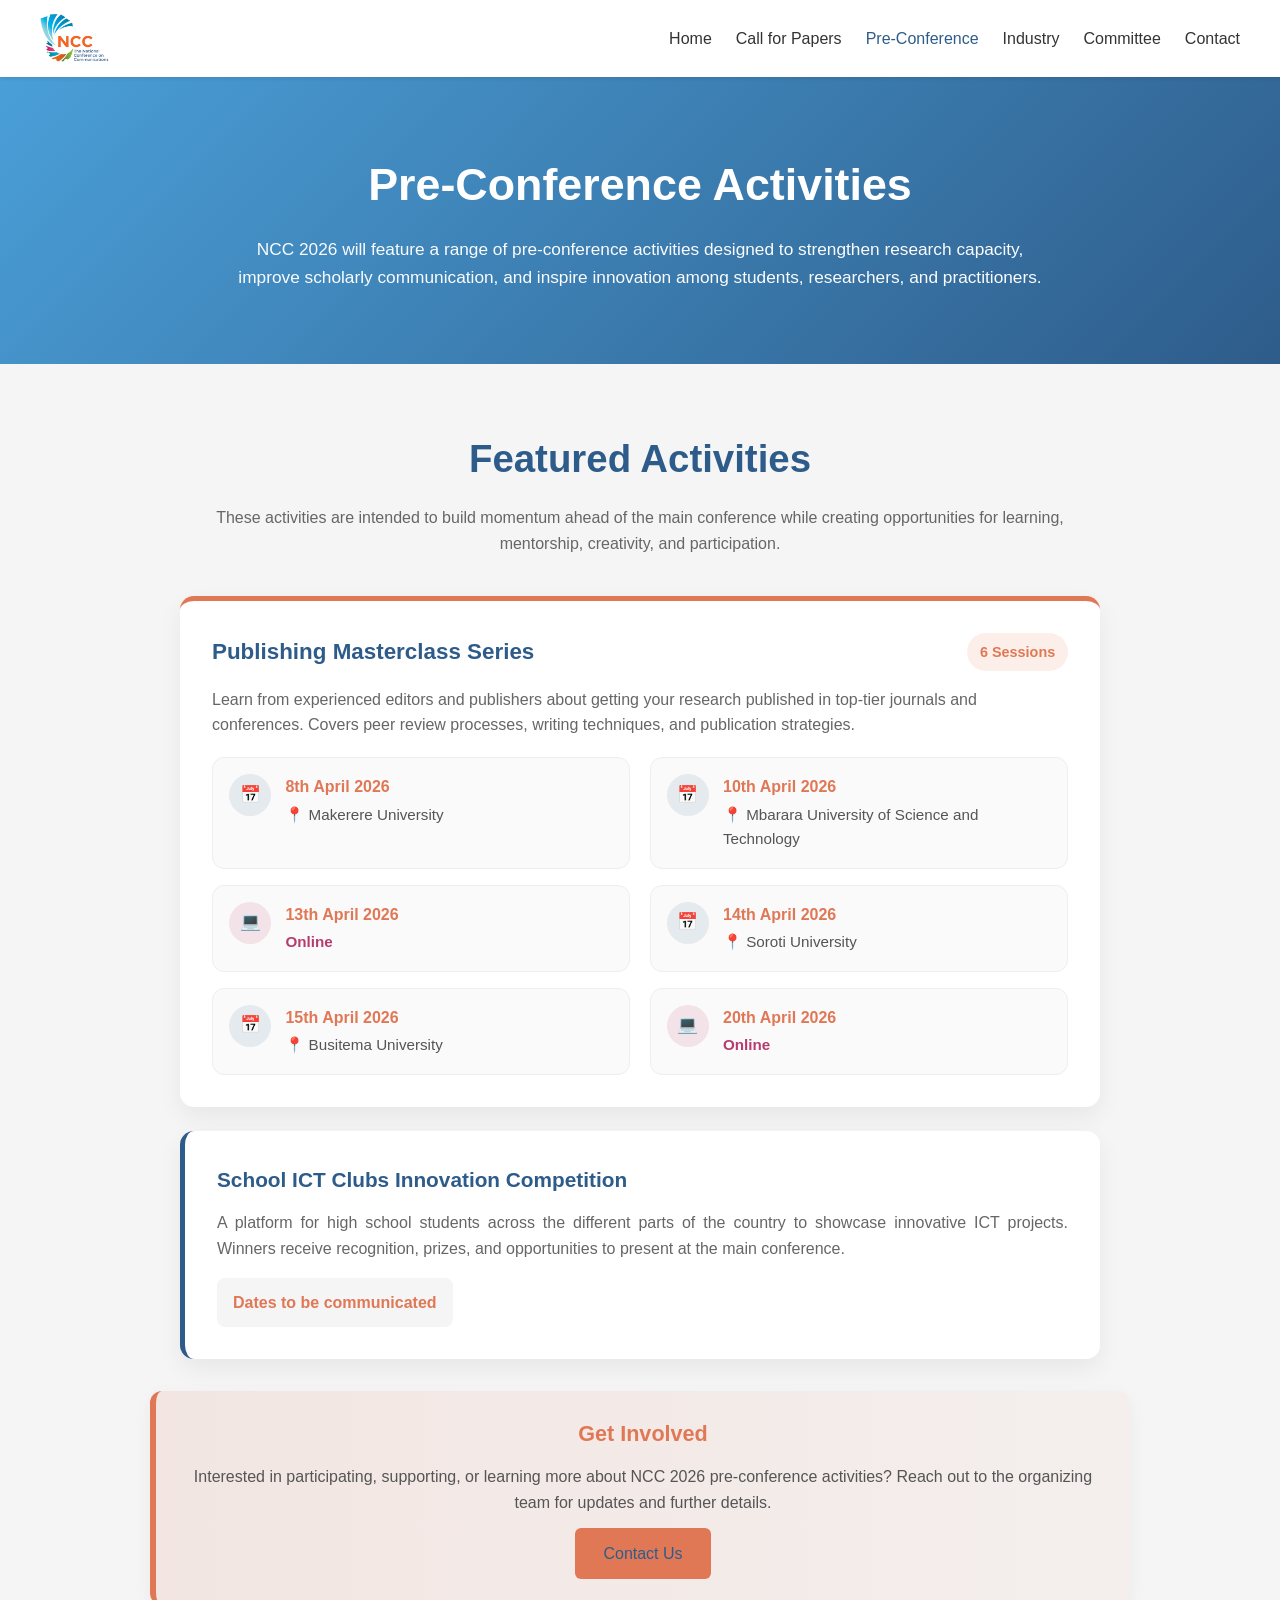
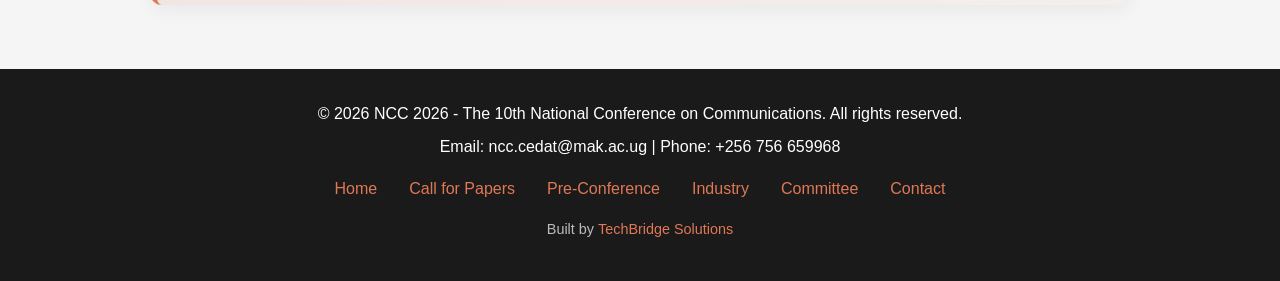
==== activities.html @ b8188d02 "added images to the committee" ====
<!DOCTYPE html>
<html lang="en">
<head>
    <meta charset="UTF-8">
    <meta name="viewport" content="width=device-width, initial-scale=1.0">
    <title>NCC 2026 | Pre-Conference Activities</title>
    <link rel="icon" type="image/png" href="images/ncc-logo.png">
    <link rel="stylesheet" href="style.css">
</head>
<body>
    <!-- Navigation -->
    <nav>
        <div class="nav-wrap">
            <a href="index.html" class="brand">
                <img src="images/ncc-logo.png" alt="NCC logo" class="nav-logo">
            </a>

            <button class="menu-toggle" aria-label="Toggle menu" aria-expanded="false">
                ☰
            </button>

            <ul class="nav-menu">
                <li><a href="index.html">Home</a></li>
                <li><a href="call-for-papers.html">Call for Papers</a></li>
                <li><a href="activities.html" class="active">Pre-Conference</a></li>
                <li><a href="industry.html">Industry</a></li>
                <li><a href="committee.html">Committee</a></li>
                <li><a href="contact.html">Contact</a></li>
            </ul>
        </div>
    </nav>

    <!-- Page Hero -->
    <section class="page-hero">
        <div class="container">
            <h1>Pre-Conference Activities</h1>
            <p>
                NCC 2026 will feature a range of pre-conference activities designed to strengthen research capacity, improve scholarly communication, and inspire innovation among students, researchers, and practitioners.
            </p>
        </div>
    </section>

    <!-- Activities -->
    <section class="activities-page">
        <div class="container">
            <h2>Featured Activities</h2>
            <p class="section-intro">
                These activities are intended to build momentum ahead of the main conference while creating opportunities for learning, mentorship, creativity, and participation.
            </p>

            <div class="activities-stack">
                <!-- Publishing Masterclasses -->
                <div class="activity-card masterclass-card">
                    <div class="masterclass-header">
                        <h3>Publishing Masterclass Series</h3>
                        <span class="masterclass-badge">6 Sessions</span>
                    </div>

                    <p class="masterclass-description">
                        Learn from experienced editors and publishers about getting your research published in top-tier journals and conferences. Covers peer review processes, writing techniques, and publication strategies.
                    </p>

                    <div class="masterclass-grid">
                        <div class="mc-item">
                            <div class="mc-icon">📅</div>
                            <div class="mc-body">
                                <p class="mc-date">8th April 2026</p>
                                <p class="mc-venue">📍 Makerere University</p>
                            </div>
                        </div>

                        <div class="mc-item">
                            <div class="mc-icon">📅</div>
                            <div class="mc-body">
                                <p class="mc-date">10th April 2026</p>
                                <p class="mc-venue">📍 Mbarara University of Science and Technology</p>
                            </div>
                        </div>

                        <div class="mc-item">
                            <div class="mc-icon online-icon">💻</div>
                            <div class="mc-body">
                                <p class="mc-date">13th April 2026</p>
                                <p class="mc-venue online">Online</p>
                            </div>
                        </div>

                        <div class="mc-item">
                            <div class="mc-icon">📅</div>
                            <div class="mc-body">
                                <p class="mc-date">14th April 2026</p>
                                <p class="mc-venue">📍 Soroti University</p>
                            </div>
                        </div>

                        <div class="mc-item">
                            <div class="mc-icon">📅</div>
                            <div class="mc-body">
                                <p class="mc-date">15th April 2026</p>
                                <p class="mc-venue">📍 Busitema University</p>
                            </div>
                        </div>

                        <div class="mc-item">
                            <div class="mc-icon online-icon">💻</div>
                            <div class="mc-body">
                                <p class="mc-date">20th April 2026</p>
                                <p class="mc-venue online">Online</p>
                            </div>
                        </div>
                    </div>
                </div>

                <!-- School ICT Clubs Innovation Competition -->
                <div class="activity-card featured-activity-card" id="student-competition">
                    <h3>School ICT Clubs Innovation Competition</h3>
                    <p>
                        A platform for high school students across the different parts of the country to showcase innovative ICT projects. Winners receive recognition, prizes, and opportunities to present at the main conference.
                    </p>
                    <div class="activity-dates">Dates to be communicated</div>
                </div>
            </div>

            <div class="cta-box">
                <h3>Get Involved</h3>
                <p>
                    Interested in participating, supporting, or learning more about NCC 2026 pre-conference activities? Reach out to the organizing team for updates and further details.
                </p>
                <a href="contact.html" class="btn btn-primary">Contact Us</a>
            </div>
        </div>
    </section>

    <!-- Footer -->
    <footer>
    <div class="container">
        <p>&copy; 2026 NCC 2026 - The 10th National Conference on Communications. All rights reserved.</p>
        <p>Email: ncc.cedat@mak.ac.ug | Phone: +256 756 659968</p>

        <div class="footer-links">
            <a href="index.html">Home</a>
            <a href="call-for-papers.html">Call for Papers</a>
            <a href="activities.html">Pre-Conference</a>
            <a href="industry.html">Industry</a>
            <a href="committee.html">Committee</a>
            <a href="contact.html">Contact</a>
        </div>

        <p class="site-credit">
            Built by 
            <a href="https://techbridgesolutionsug.com/" target="_blank">
                TechBridge Solutions
            </a>
        </p>
    </div>
</footer>

    <!-- Mobile navigation -->
    <script src="script.js"></script>
</body>
</html>
---- style.css ----
/* =========================
   1. RESET
========================= */
* {
    margin: 0;
    padding: 0;
    box-sizing: border-box;
}

/* =========================
   2. VARIABLES
========================= */
:root {
    --primary: #2E5C8A;
    --secondary: #E07856;
    --accent-green: #7FB539;
    --accent-purple: #B83B6F;
    --light-blue: #4A9FD8;
    --dark: #1a1a1a;
    --light-gray: #f5f5f5;
    --medium-gray: #e0e0e0;
    --text: #333333;
    --white: #ffffff;
}

/* =========================
   3. BASE
========================= */
html {
    scroll-behavior: smooth;
}

body {
    font-family: -apple-system, BlinkMacSystemFont, "Segoe UI", "Roboto", "Oxygen",
                 "Ubuntu", "Cantarell", sans-serif;
    color: var(--text);
    line-height: 1.6;
    background: var(--white);
}

img {
    display: block;
    max-width: 100%;
    height: auto;
}

a {
    text-decoration: none;
}

ul {
    padding-left: 1.2rem;
}

/* =========================
   4. LAYOUT
========================= */
.container {
    max-width: 1200px;
    margin: 0 auto;
    padding: 0 2rem;
}

section {
    padding: 4rem 2rem;
}

section h2 {
    font-size: 2.4rem;
    color: var(--primary);
    text-align: center;
    margin-bottom: 1rem;
}

.section-intro {
    max-width: 850px;
    margin: 0 auto 2.5rem;
    text-align: center;
    color: #666;
}

.text-justify {
    text-align: justify;
}

/* =========================
   5. NAVIGATION
========================= */
nav {
    background: var(--white);
    padding: 0.9rem 2rem;
    box-shadow: 0 2px 4px rgba(0, 0, 0, 0.08);
    position: sticky;
    top: 0;
    z-index: 1000;
}

.nav-wrap {
    max-width: 1200px;
    margin: 0 auto;
    display: flex;
    justify-content: space-between;
    align-items: center;
    gap: 1rem;
    position: relative;
}

.brand {
    display: flex;
    align-items: center;
    flex-shrink: 0;
}

.nav-logo {
    height: 3rem;
    width: auto;
}

.nav-menu {
    list-style: none;
    display: flex;
    gap: 1.5rem;
    align-items: center;
}

.nav-menu li {
    list-style: none;
}

.nav-menu a {
    color: var(--text);
    font-weight: 500;
    white-space: nowrap;
    transition: color 0.3s;
}

.nav-menu a:hover,
.nav-menu a.active {
    color: var(--primary);
}

.menu-toggle {
    display: none;
    background: none;
    border: none;
    font-size: 1.8rem;
    cursor: pointer;
    color: var(--primary);
    line-height: 1;
}

/* =========================
   6. PAGE HERO
========================= */
.page-hero {
    background: linear-gradient(135deg, var(--light-blue) 0%, var(--primary) 100%);
    color: var(--white);
    text-align: center;
    padding: 4.5rem 2rem;
}

.page-hero h1 {
    font-size: 2.8rem;
    margin-bottom: 1rem;
}

.page-hero p {
    max-width: 820px;
    margin: 0 auto;
    font-size: 1.08rem;
    opacity: 0.98;
}

/* =========================
   7. HOME HERO
========================= */
.hero {
    position: relative;
    overflow: hidden;
    min-height: 72vh;
    display: flex;
    align-items: center;
    justify-content: center;
    text-align: center;
    color: var(--white);
    background: linear-gradient(135deg, var(--light-blue) 0%, var(--primary) 100%);
}

#particles-js {
    position: absolute;
    inset: 0;
    width: 100%;
    height: 100%;
    z-index: 1;
}

.hero-content {
    position: relative;
    z-index: 2;
}

.hero-title-wrap {
    display: flex;
    align-items: center;
    justify-content: center;
    gap: 1rem;
    flex-wrap: wrap;
    margin-bottom: 1rem;
}

.hero-title-logo {
    width: 84px;
    height: 84px;
    object-fit: contain;
}

.hero-title {
    color: var(--secondary);
    text-shadow: 0 2px 6px rgba(0, 0, 0, 0.35);
    font-size: 3rem;
    line-height: 1.2;
    margin: 0;
}

.hero p {
    font-size: 1.15rem;
    margin-bottom: 0.9rem;
}

.hero-date {
    font-size: 1rem;
    opacity: 0.95;
}

/* =========================
   8. BUTTONS
========================= */
.btn {
    padding: 0.8rem 1.8rem;
    border: none;
    border-radius: 6px;
    cursor: pointer;
    font-size: 1rem;
    transition: all 0.3s;
    display: inline-block;
    text-align: center;
}

.btn-primary {
    background: var(--secondary);
    color: var(--white);
}

.btn-primary:hover {
    background: #e55a2b;
    transform: translateY(-2px);
    box-shadow: 0 4px 10px rgba(0, 0, 0, 0.18);
}

.btn-secondary {
    background: var(--white);
    color: var(--primary);
    border: 2px solid var(--white);
}

.btn-secondary:hover {
    background: transparent;
    color: var(--white);
}

.btn-outline {
    background: transparent;
    border: 2px solid var(--primary);
    color: var(--primary);
}

.btn-outline:hover {
    background: var(--primary);
    color: var(--white);
}

.cta-buttons {
    display: flex;
    gap: 1rem;
    justify-content: center;
    flex-wrap: wrap;
    margin-top: 1.5rem;
}

/* =========================
   9. CARDS / GENERIC
========================= */
.info-box {
    background: var(--light-gray);
    padding: 2rem;
    border-radius: 10px;
    margin-bottom: 2rem;
}

.highlight-box {
    background: var(--secondary);
    color: var(--white);
    padding: 1.5rem;
    border-radius: 10px;
    margin-bottom: 2rem;
    text-align: center;
}

.highlight-box a {
    color: var(--white);
    text-decoration: underline;
    font-weight: bold;
}

.cfp-guidelines {
    list-style-position: inside;
}

.cfp-guidelines li {
    margin-bottom: 0.75rem;
}

/* =========================
   10. HOME PAGE
========================= */
.about {
    background: var(--light-gray);
}

.about-content {
    max-width: 900px;
    margin: 0 auto;
    font-size: 1.06rem;
    line-height: 1.8;
    text-align: justify;
}

.about-content p {
    margin-bottom: 1.3rem;
}

.highlights-grid {
    display: grid;
    grid-template-columns: repeat(auto-fit, minmax(240px, 1fr));
    gap: 1.5rem;
    margin-top: 2rem;
}

.highlight-card {
    background: var(--white);
    padding: 1.5rem;
    border-radius: 12px;
    box-shadow: 0 6px 18px rgba(0, 0, 0, 0.06);
    border-top: 4px solid var(--secondary);
    text-align: center;
}

.highlight-card h3 {
    color: var(--primary);
    margin-bottom: 0.7rem;
    font-size: 1.15rem;
}

.highlight-card p {
    color: #666;
    font-size: 0.96rem;
}

.preview-grid {
    display: grid;
    grid-template-columns: repeat(auto-fit, minmax(290px, 1fr));
    gap: 1.5rem;
}

.preview-card {
    background: var(--light-gray);
    padding: 2rem;
    border-radius: 12px;
    border-left: 4px solid var(--secondary);
    transition: all 0.3s ease;
}

.preview-card:hover {
    transform: translateY(-4px);
    box-shadow: 0 10px 22px rgba(0, 0, 0, 0.08);
}

.preview-card h3 {
    color: var(--primary);
    margin-bottom: 0.8rem;
    font-size: 1.25rem;
}

.preview-card p {
    color: #666;
    margin-bottom: 1rem;
    text-align: justify;
}

.partners {
    background: var(--light-gray);
    text-align: center;
}

.partners-grid {
    display: grid;
    grid-template-columns: repeat(auto-fit, minmax(160px, 1fr));
    gap: 2rem;
    align-items: center;
    margin-top: 2rem;
}

.partner-item {
    display: flex;
    justify-content: center;
    align-items: center;
}

.partner-item img {
    max-width: 140px;
    transition: transform 0.3s ease;
}

.partner-item img:hover {
    transform: scale(1.05);
}

.contact-preview {
    background: linear-gradient(180deg, #f8fafc 0%, var(--light-gray) 100%);
}

.contact-box {
    max-width: 850px;
    margin: 0 auto;
    background: var(--white);
    padding: 2rem;
    border-radius: 14px;
    box-shadow: 0 10px 25px rgba(0, 0, 0, 0.06);
    text-align: center;
    border-top: 5px solid var(--primary);
}

.contact-box p {
    margin-bottom: 0.7rem;
    color: #555;
}

.contact-box a {
    color: var(--primary);
}

.contact-box a:hover {
    text-decoration: underline;
}

/* =========================
   11. CALL FOR PAPERS
========================= */
.tracks-grid {
    display: grid;
    grid-template-columns: repeat(auto-fit, minmax(320px, 1fr));
    gap: 1.5rem;
    margin-top: 2rem;
}

.track-card {
    background: var(--light-gray);
    padding: 2rem;
    border-radius: 10px;
    border-left: 4px solid var(--secondary);
    transition: all 0.3s ease;
}

.track-card:hover {
    transform: translateY(-4px);
    box-shadow: 0 10px 22px rgba(0, 0, 0, 0.08);
}

.track-card h4 {
    color: var(--primary);
    font-size: 1.2rem;
    margin-bottom: 0.8rem;
    line-height: 1.4;
}

.track-focus {
    color: #555;
    margin-bottom: 1rem;
    line-height: 1.5;
}

.track-tags {
    display: flex;
    flex-wrap: wrap;
    gap: 0.6rem;
}

.track-tags span {
    background: rgba(46, 92, 138, 0.08);
    color: var(--primary);
    padding: 0.45rem 0.75rem;
    border-radius: 999px;
    font-size: 0.9rem;
    line-height: 1.3;
    font-weight: 500;
}

.dates-modern {
    position: relative;
    max-width: 900px;
    margin: 1.5rem auto 0;
    display: flex;
    flex-direction: column;
    gap: 0.9rem;
    padding-left: 1.2rem;
}

.dates-modern::before {
    content: "";
    position: absolute;
    left: 1.9rem;
    top: 0.5rem;
    bottom: 0.5rem;
    width: 2px;
    background: var(--medium-gray);
    opacity: 0.8;
}

.date-row {
    position: relative;
    display: flex;
    justify-content: space-between;
    align-items: center;
    gap: 1rem;
    padding: 1rem 1.25rem;
    background: var(--white);
    border-radius: 12px;
    border-left: 4px solid var(--primary);
    box-shadow: 0 4px 12px rgba(0, 0, 0, 0.05);
    transition: transform 0.25s ease, box-shadow 0.25s ease;
    z-index: 1;
}

.date-row:hover {
    transform: translateY(-2px);
    box-shadow: 0 8px 18px rgba(0, 0, 0, 0.08);
}

.date-left {
    display: flex;
    align-items: center;
    gap: 0.9rem;
    min-width: 0;
}

.date-icon {
    width: 34px;
    height: 34px;
    border-radius: 50%;
    background: rgba(46, 92, 138, 0.12);
    display: flex;
    align-items: center;
    justify-content: center;
    flex-shrink: 0;
    font-size: 0.95rem;
    position: relative;
    z-index: 2;
}

.date-label {
    font-weight: 600;
    color: var(--primary);
    line-height: 1.4;
}

.date-value {
    font-weight: 600;
    color: #444;
    text-align: right;
    white-space: nowrap;
}

.featured-date {
    border-left: none;
    border-top: 4px solid var(--secondary);
    background: rgba(224, 120, 86, 0.08);
}

.featured-icon {
    background: rgba(224, 120, 86, 0.16);
}

.deadline-note {
    max-width: 900px;
    margin: 1.5rem auto 0.5rem;
    padding: 1.2rem 1.4rem;
    background: linear-gradient(
        90deg,
        rgba(224, 120, 86, 0.12),
        rgba(224, 120, 86, 0.05)
    );
    border-left: 6px solid var(--secondary);
    border-radius: 10px;
    display: flex;
    flex-direction: column;
    gap: 0.6rem;
    box-shadow: 0 6px 18px rgba(0, 0, 0, 0.05);
}

.note-header {
    font-weight: 700;
    color: var(--secondary);
    margin-bottom: 0.3rem;
}

.note-item {
    line-height: 1.5;
    color: #444;
    font-size: 0.95rem;
}

.note-item strong {
    color: var(--primary);
}

/* =========================
   12. ACTIVITIES
========================= */
.activities-page {
    background: var(--light-gray);
}

.activities-stack {
    display: flex;
    flex-direction: column;
    gap: 1.5rem;
    max-width: 920px;
    margin: 0 auto;
}

.activity-card {
    background: var(--white);
    padding: 2rem;
    border-radius: 14px;
    box-shadow: 0 10px 25px rgba(0, 0, 0, 0.06);
}

.masterclass-card {
    border-top: 5px solid var(--secondary);
}

.masterclass-header {
    display: flex;
    justify-content: space-between;
    align-items: center;
    gap: 1rem;
    margin-bottom: 1rem;
    flex-wrap: wrap;
}

.masterclass-header h3 {
    color: var(--primary);
    font-size: 1.4rem;
    margin: 0;
}

.masterclass-badge {
    background: rgba(224, 120, 86, 0.12);
    color: var(--secondary);
    font-size: 0.9rem;
    font-weight: 700;
    padding: 0.45rem 0.8rem;
    border-radius: 999px;
}

.masterclass-description {
    color: #666;
    margin-bottom: 1.2rem;
    line-height: 1.6;
    max-width: 780px;
}

.masterclass-grid {
    display: grid;
    grid-template-columns: 1fr 1fr;
    gap: 1rem 1.2rem;
}

.mc-item {
    display: flex;
    align-items: flex-start;
    gap: 0.9rem;
    background: #fafafa;
    border: 1px solid #eee;
    border-radius: 12px;
    padding: 1rem;
    transition: transform 0.25s ease, box-shadow 0.25s ease;
}

.mc-item:hover {
    transform: translateY(-2px);
    box-shadow: 0 6px 14px rgba(0, 0, 0, 0.08);
}

.mc-icon {
    width: 42px;
    height: 42px;
    border-radius: 50%;
    background: rgba(46, 92, 138, 0.1);
    display: flex;
    align-items: center;
    justify-content: center;
    flex-shrink: 0;
    font-size: 1.05rem;
}

.online-icon {
    background: rgba(184, 59, 111, 0.12);
}

.mc-body {
    min-width: 0;
}

.mc-date {
    font-weight: 700;
    color: var(--secondary);
    margin-bottom: 0.2rem;
}

.mc-venue {
    color: #555;
    font-size: 0.95rem;
    margin: 0;
}

.mc-venue.online {
    color: var(--accent-purple);
    font-weight: 700;
}

.featured-activity-card {
    border-left: 5px solid var(--primary);
}

.featured-activity-card h3 {
    color: var(--primary);
    margin-bottom: 0.9rem;
    font-size: 1.3rem;
}

.featured-activity-card p {
    color: #666;
    margin-bottom: 1rem;
    text-align: justify;
}

.activity-dates {
    display: inline-block;
    background: var(--light-gray);
    padding: 0.75rem 1rem;
    border-radius: 8px;
    color: var(--secondary);
    font-weight: bold;
}

.cta-box {
    max-width: 980px;
    margin: 2rem auto 0;
    background: linear-gradient(
        90deg,
        rgba(224, 120, 86, 0.12),
        rgba(224, 120, 86, 0.05)
    );
    border-left: 6px solid var(--secondary);
    border-radius: 12px;
    padding: 1.6rem;
    text-align: center;
    box-shadow: 0 6px 18px rgba(0, 0, 0, 0.05);
}

.cta-box h3 {
    color: var(--secondary);
    margin-bottom: 0.8rem;
    font-size: 1.35rem;
}

.cta-box p {
    color: #555;
    margin-bottom: 0.8rem;
}

.cta-box a {
    color: var(--primary);
}

.cta-box a:hover {
    text-decoration: underline;
}

.cta-actions {
    margin-top: 1rem;
}

/* =========================
   13. INDUSTRY
========================= */
.overview {
    background: var(--light-gray);
}

.overview-content {
    max-width: 920px;
    margin: 0 auto;
    font-size: 1.05rem;
    line-height: 1.8;
}

.overview-content p {
    margin-bottom: 1.2rem;
    text-align: justify;
}

.source-note {
    max-width: 920px;
    margin: 1rem auto 0;
    font-size: 0.9rem;
    color: #666;
    text-align: center;
}

.industry-grid {
    display: grid;
    grid-template-columns: repeat(auto-fit, minmax(250px, 1fr));
    gap: 1.5rem;
}

.industry-card {
    background: var(--white);
    padding: 1.75rem;
    border-radius: 12px;
    border-left: 4px solid var(--secondary);
    box-shadow: 0 6px 18px rgba(0, 0, 0, 0.06);
    transition: all 0.3s ease;
}

.industry-card:hover {
    transform: translateY(-4px);
    box-shadow: 0 10px 22px rgba(0, 0, 0, 0.08);
}

.industry-card h3 {
    color: var(--primary);
    margin-bottom: 0.9rem;
    font-size: 1.2rem;
}

.industry-card ul {
    list-style-position: inside;
    color: #555;
}

.industry-card li {
    margin-bottom: 0.45rem;
}

.tag-box {
    max-width: 980px;
    margin: 0 auto;
    background: var(--white);
    padding: 2rem;
    border-radius: 14px;
    box-shadow: 0 10px 25px rgba(0, 0, 0, 0.06);
    border-top: 5px solid var(--primary);
}

.tag-box h3 {
    color: var(--primary);
    margin-bottom: 1rem;
    font-size: 1.3rem;
}

.tag-grid {
    display: flex;
    flex-wrap: wrap;
    gap: 0.7rem;
    margin-top: 1rem;
}

.tag-grid span {
    background: rgba(46, 92, 138, 0.08);
    color: var(--primary);
    padding: 0.5rem 0.8rem;
    border-radius: 999px;
    font-size: 0.92rem;
    font-weight: 600;
}

/* =========================
   14. COMMITTEE
========================= */
.committee-page {
    background: var(--light-gray);
}

.committee-group {
    max-width: 1050px;
    margin: 0 auto 2.5rem;
}

.committee-group:last-child {
    margin-bottom: 0;
}

.committee-group-title {
    color: var(--primary);
    font-size: 1.45rem;
    margin-bottom: 1rem;
    text-align: left;
}

.committee-grid {
    display: grid;
    grid-template-columns: repeat(auto-fit, minmax(240px, 1fr));
    gap: 1.2rem;
}

.committee-card {
    background: var(--white);
    padding: 1.25rem;
    border-radius: 12px;
    border-left: 4px solid var(--primary);
    box-shadow: 0 4px 12px rgba(0, 0, 0, 0.05);
    transition: all 0.25s ease;
}

.committee-card:hover {
    transform: translateY(-3px);
    box-shadow: 0 8px 18px rgba(0, 0, 0, 0.08);
}

.member-name {
    font-weight: 700;
    color: var(--primary);
    margin-bottom: 0.35rem;
    line-height: 1.4;
}

.member-role {
    font-size: 0.95rem;
    color: var(--secondary);
    line-height: 1.45;
}

/* =========================
   15. CONTACT PAGE
========================= */
.contact-page {
    background: linear-gradient(180deg, #f8fafc 0%, var(--light-gray) 100%);
}

.contact-grid {
    display: grid;
    grid-template-columns: 1fr 1.15fr;
    gap: 2rem;
    max-width: 1000px;
    margin: 0 auto;
    align-items: stretch;
}

.contact-info,
.contact-form {
    background: var(--white);
    padding: 2rem;
    border-radius: 14px;
    box-shadow: 0 10px 25px rgba(0, 0, 0, 0.06);
}

.contact-info {
    border-left: 5px solid var(--primary);
}

.contact-form-wrap {
    display: flex;
    flex-direction: column;
}

.contact-form {
    border-top: 5px solid var(--secondary);
}

.contact-info h3,
.contact-form h3 {
    color: var(--primary);
    margin-bottom: 1.5rem;
    font-size: 1.35rem;
}

.contact-item {
    display: flex;
    align-items: flex-start;
    gap: 1rem;
    padding: 0.9rem 0;
    border-bottom: 1px solid #eee;
}

.contact-item:last-child {
    border-bottom: none;
}

.contact-icon {
    width: 42px;
    height: 42px;
    border-radius: 50%;
    background: var(--light-gray);
    display: flex;
    align-items: center;
    justify-content: center;
    font-size: 1.1rem;
    flex-shrink: 0;
}

.contact-label {
    font-weight: bold;
    color: var(--primary);
    margin-bottom: 0.25rem;
}

.contact-info a {
    color: var(--primary);
}

.contact-info a:hover {
    text-decoration: underline;
}

.form-group {
    display: flex;
    flex-direction: column;
    margin-bottom: 1.5rem;
}

label {
    font-weight: bold;
    color: var(--text);
    margin-bottom: 0.5rem;
    font-size: 0.95rem;
}

input,
textarea,
select {
    padding: 0.75rem;
    border: 2px solid var(--medium-gray);
    border-radius: 4px;
    font-family: inherit;
    font-size: 1rem;
    transition: all 0.3s;
    background: var(--white);
    width: 100%;
}

input:focus,
textarea:focus,
select:focus {
    outline: none;
    border-color: var(--primary);
    box-shadow: 0 0 0 3px rgba(0, 102, 204, 0.1);
}

textarea {
    resize: vertical;
    min-height: 120px;
}

.contact-form .btn {
    width: 100%;
    margin-top: 0.5rem;
}

#form-success {
    margin-top: 1rem;
    padding: 0.9rem 1rem;
    border-radius: 8px;
    background: var(--secondary);
    color: var(--white);
    text-align: center;
    font-weight: 600;
    box-shadow: 0 4px 10px rgba(224, 120, 86, 0.25);
    opacity: 0;
    transform: translateY(10px);
    transition: opacity 0.4s ease, transform 0.4s ease;
    visibility: hidden;
    pointer-events: none;
    max-height: 0;
    overflow: hidden;
}

#form-success.show {
    opacity: 1;
    transform: translateY(0);
    visibility: visible;
    max-height: 100px;
}

/* =========================
   16. FOOTER
========================= */
footer {
    background: var(--dark);
    color: var(--white);
    padding: 2rem;
    text-align: center;
}

footer p {
    margin-bottom: 0.5rem;
}

.footer-links {
    margin-top: 1rem;
    display: flex;
    gap: 2rem;
    justify-content: center;
    flex-wrap: wrap;
}

.footer-links a {
    color: var(--secondary);
    transition: color 0.3s;
}

.footer-links a:hover {
    color: var(--white);
}

/* =========================
   17. RESPONSIVE
========================= */
@media (max-width: 768px) {
    nav {
        padding: 0.8rem 1rem;
    }

    .container {
        padding: 0 1rem;
    }

    .menu-toggle {
        display: block;
    }

    .nav-menu {
        display: none;
        flex-direction: column;
        align-items: flex-start;
        gap: 0;
        position: absolute;
        top: calc(100% + 0.75rem);
        left: 0;
        right: 0;
        background: var(--white);
        padding: 0.75rem 0;
        border-radius: 10px;
        box-shadow: 0 10px 25px rgba(0, 0, 0, 0.12);
    }

    .nav-menu.active {
        display: flex;
    }

    .nav-menu li {
        width: 100%;
    }

    .nav-menu a {
        display: block;
        width: 100%;
        padding: 0.9rem 1.25rem;
        font-size: 1rem;
    }

    .nav-menu a:hover {
        background: var(--light-gray);
    }

    .page-hero {
        padding: 3.2rem 1rem;
    }

    .page-hero h1 {
        font-size: 2rem;
    }

    .hero {
        padding: 3rem 1rem;
        min-height: 66vh;
    }

    .hero-title {
        font-size: 2rem;
    }

    .hero p {
        font-size: 1rem;
    }

    .hero-title-wrap {
        flex-direction: column;
        gap: 0.75rem;
    }

    .hero-title-logo {
        width: 64px;
        height: 64px;
    }

    section {
        padding: 3rem 1rem;
    }

    section h2 {
        font-size: 2rem;
    }

    .cta-buttons {
        flex-direction: column;
    }

    .btn {
        width: 100%;
    }

    .masterclass-grid,
    .contact-grid {
        grid-template-columns: 1fr;
    }

    .contact-info {
        border-left: none;
        border-top: 5px solid var(--primary);
    }

    .dates-modern {
        padding-left: 0;
    }

    .dates-modern::before {
        display: none;
    }

    .date-row {
        flex-direction: column;
        align-items: flex-start;
    }

    .date-value {
        white-space: normal;
        text-align: left;
        padding-left: 2.7rem;
    }

    .committee-group-title {
        font-size: 1.25rem;
    }

    .footer-links {
        flex-direction: column;
        gap: 1rem;
    }
}

@media (max-width: 480px) {
    .page-hero h1,
    .hero-title {
        font-size: 1.7rem;
    }

    section h2 {
        font-size: 1.65rem;
    }

    .track-card,
    .info-box,
    .activity-card,
    .industry-card,
    .tag-box,
    .committee-card,
    .contact-info,
    .contact-form,
    .cta-box,
    .contact-box,
    .preview-card,
    .highlight-card {
        padding: 1.25rem;
    }

    .nav-logo {
        height: 2.5rem;
    }
}

    .call-page section {
        padding: 2.75rem 2rem;
    }

    .call-page .section-intro {
        margin: 0 auto 1.4rem;
    }

    .call-page .tracks-grid {
        gap: 1.2rem;
        margin-top: 1.2rem;
    }

    .call-page .track-card {
        padding: 1.5rem;
    }

    .call-page .info-box {
        padding: 1.5rem;
        margin-bottom: 1.25rem;
    }

    .call-page h2 {
        margin-bottom: 0.8rem;
    }

    /* =========================
    HERO COUNTDOWN
    ========================= */
    .hero-countdown {
        margin: 1.4rem auto 0.8rem;
        max-width: 560px;
    }

    .hero-countdown .countdown-grid {
        display: grid;
        grid-template-columns: repeat(4, 1fr);
        gap: 0.8rem;
    }

    .hero-countdown .countdown-card {
        background: rgba(255, 255, 255, 0.12);
        backdrop-filter: blur(6px);
        border-radius: 10px;
        padding: 0.85rem 0.6rem;
        border-top: 3px solid var(--secondary);
        box-shadow: none;
    }

    .hero-countdown .countdown-value {
        display: block;
        color: white;
        font-size: 1.5rem;
        font-weight: 700;
        line-height: 1.1;
        margin-bottom: 0.35rem;
    }

    .hero-countdown .countdown-label {
        display: block;
        color: rgba(255,255,255,0.8);
        font-size: 0.75rem;
        text-transform: uppercase;
        letter-spacing: 0.04em;
    }

    .hero-countdown .countdown-note {
        margin-top: 0.8rem;
        color: rgba(255,255,255,0.85);
        font-size: 0.95rem;
    }

    /* =========================
    GENERAL COUNTDOWN
    ========================= */
    .countdown-section {
        background: var(--light-gray);
    }

    .countdown-wrap {
        max-width: 950px;
        margin: 0 auto;
        text-align: center;
    }

    .countdown-title {
        color: var(--primary);
        font-size: 1.6rem;
        margin-bottom: 0.6rem;
    }

    .countdown-subtitle {
        color: #666;
        margin-bottom: 1.5rem;
    }

    .countdown-grid {
        display: grid;
        grid-template-columns: repeat(4, minmax(120px, 1fr));
        gap: 1rem;
        max-width: 700px;
        margin: 0 auto;
    }

    .countdown-card {
        background: var(--white);
        border-radius: 12px;
        padding: 0.85rem 0.6rem;
        box-shadow: 0 6px 18px rgba(0, 0, 0, 0.06);
        border-top: 3px solid var(--secondary);
    }

    .countdown-value {
        display: block;
        font-size: 1.5rem;
        font-weight: 700;
        color: var(--primary);
        line-height: 1.1;
        margin-bottom: 0.35rem;
    }

    .countdown-label {
        display: block;
        font-size: 0.75rem;
        color: #666;
        text-transform: uppercase;
        letter-spacing: 0.04em;
    }

    .countdown-note {
        margin-top: 1rem;
        color: #555;
        font-size: 0.95rem;
    }

    /* =========================
    PAPER COUNTDOWN URGENCY
    ========================= */
    #papers-countdown.urgent .countdown-card {
        border-top-color: #d64545;
        background: rgba(214, 69, 69, 0.06);
    }

    #papers-countdown.urgent .countdown-value {
        color: #b03030;
    }

    #papers-countdown.urgent .countdown-subtitle,
    #papers-countdown.urgent .countdown-note {
        color: #8f2a2a;
    }

    #papers-countdown.urgent .countdown-title {
        color: #b03030;
    }

    #papers-countdown.urgent {
        animation: pulseDeadline 1.8s ease-in-out infinite;
    }

    @keyframes pulseDeadline {
        0% { box-shadow: 0 0 0 rgba(214, 69, 69, 0); }
        50% { box-shadow: 0 0 24px rgba(214, 69, 69, 0.12); }
        100% { box-shadow: 0 0 0 rgba(214, 69, 69, 0); }
    }

    /* =========================
    COUNTDOWN RESPONSIVE
    ========================= */
    .hero-countdown .countdown-grid,
    .countdown-grid {
        display: grid;
        grid-template-columns: repeat(4, 1fr);
        gap: 0.6rem;
    }

    .hero-countdown .countdown-card,
    .countdown-card {
        padding: 0.7rem 0.45rem;
    }

    .hero-countdown .countdown-value,
    .countdown-value {
        font-size: 1.2rem;
    }

    .hero-countdown .countdown-label,
    .countdown-label {
        font-size: 0.68rem;
    }

    @media (max-width: 480px) {
        .countdown-value,
        .hero-countdown .countdown-value {
            font-size: 1.35rem;
        }

        .countdown-card,
        .hero-countdown .countdown-card {
            padding: 0.8rem 0.55rem;
        }
    }

        .read-more-container {
            max-width: 900px;
            margin: 0 auto;   /* aligns with paragraph container */
        }

        .industry-intro {
            max-width: 900px;
            margin: 0 auto 0.6rem;
        }

        .read-more-content {
            max-height: 0;
            overflow: hidden;
            transition: max-height 0.4s ease;
        }

        .read-more-btn {
            display: inline-block;
            margin-top: 0.4rem;
            color: var(--secondary);
            font-weight: 600;
            cursor: pointer;
            font-size: 0.95rem;
        }

        .read-more-btn:hover {
            text-decoration: underline;
        }
        .industry-intro,
        .read-more-content p {
            text-align: justify;
        }

       .industry-card ul {
            list-style: none;
            padding-left: 0;
            margin: 0;
        }

        .industry-card li {
            margin-bottom: 0.6rem;
            padding: 0.6rem 0.8rem;
            border-radius: 8px;
            background: rgba(46, 92, 138, 0.04);
            color: var(--text);
            font-weight: 500;
            transition: all 0.25s ease;
        }

        .industry-card li a {
            color: inherit;
            display: block;
        }

        .industry-card li.link-item:hover {
            color: var(--secondary);
            background: rgba(224, 120, 86, 0.12);
            transform: translateX(3px);
        }

        .site-credit {
            margin-top: 1rem;
            font-size: 0.9rem;
            color: #bbb;
        }

        .site-credit a {
            color: var(--secondary);
            font-weight: 500;
            transition: color 0.25s ease;
        }

        .site-credit a:hover {
            color: white;
            text-decoration: underline;
        }

        .member-photo {
            width: 100%;
            aspect-ratio: 1 / 1;
            object-fit: cover;
            object-position: top;
            border-radius: 10px;
            margin-bottom: 1rem;
            background: var(--light-gray);
        }

        .committee-card {
            text-align: center;
        }

        .member-name {
            font-weight: 700;
            color: var(--primary);
            margin-bottom: 0.35rem;
            line-height: 1.4;
        }

        .member-role {
            font-size: 0.95rem;
            color: var(--secondary);
            line-height: 1.45;
        }
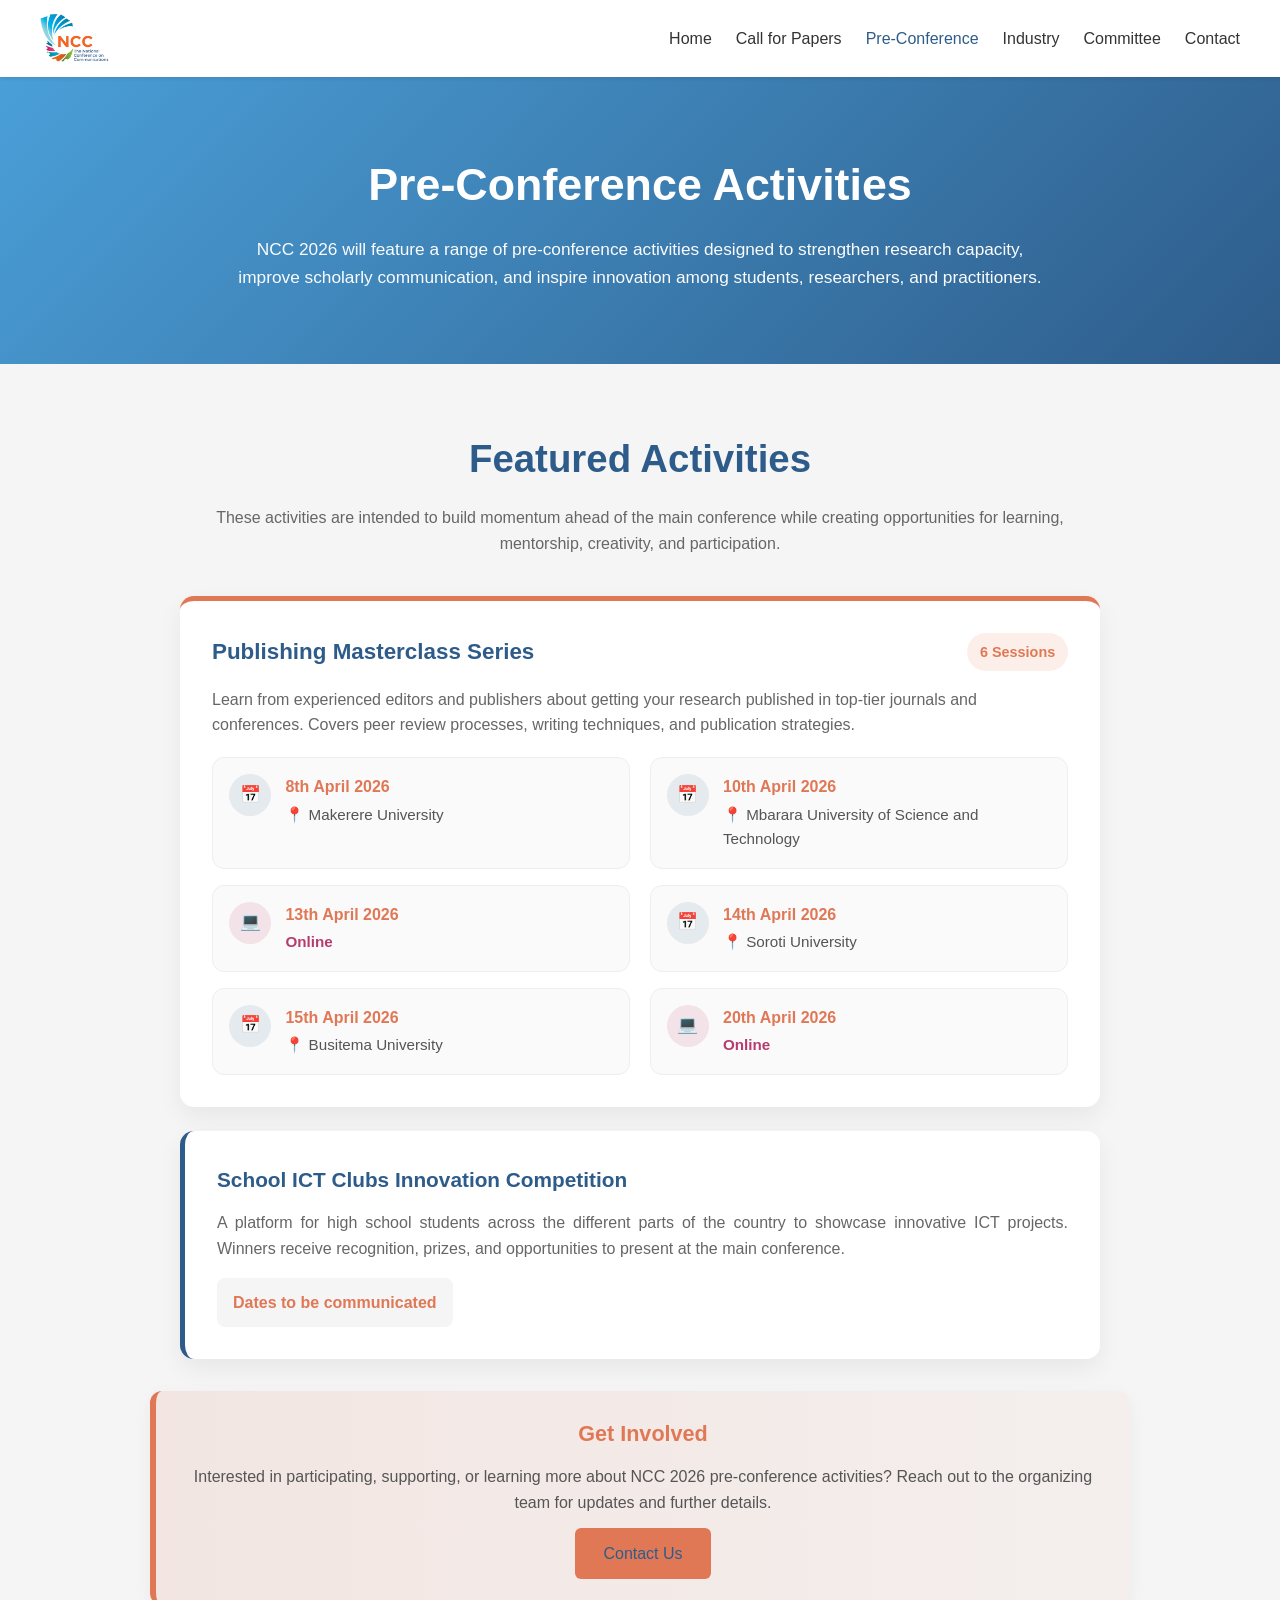
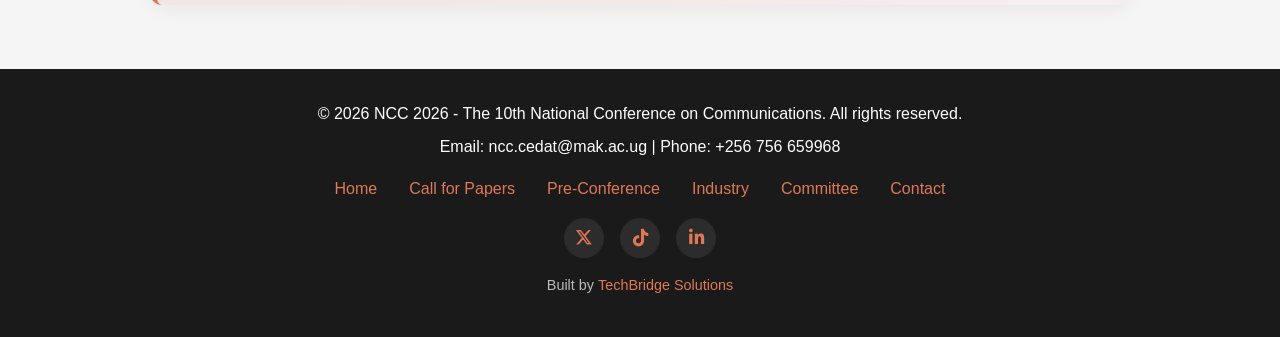
==== commit 5d26082d: "added social media handles" ====
--- a/activities.html
+++ b/activities.html
@@ -6,6 +6,7 @@
     <title>NCC 2026 | Pre-Conference Activities</title>
     <link rel="icon" type="image/png" href="images/ncc-logo.png">
     <link rel="stylesheet" href="style.css">
+    <link rel="stylesheet" href="https://cdnjs.cloudflare.com/ajax/libs/font-awesome/6.5.0/css/all.min.css">
 </head>
 <body>
     <!-- Navigation -->
@@ -146,6 +147,12 @@
             <a href="contact.html">Contact</a>
         </div>
 
+         <div class="social-links">
+            <a href="https://x.com/NCC2026"><i class="fab fa-x-twitter"></i></a>
+            <a href="https://tiktok.com/@ncc_2026"><i class="fab fa-tiktok"></i></a>
+            <a href="https://www.linkedin.com/company/10th-national-conference-on-communications-ncc-2026/"><i class="fab fa-linkedin-in"></i></a>
+        </div>
+
         <p class="site-credit">
             Built by 
             <a href="https://techbridgesolutionsug.com/" target="_blank">
--- a/style.css
+++ b/style.css
@@ -1605,4 +1605,29 @@
             font-size: 0.95rem;
             color: var(--secondary);
             line-height: 1.45;
+        }
+        .social-links {
+            margin-top: 1rem;
+            display: flex;
+            justify-content: center;
+            gap: 1rem;
+        }
+
+        .social-links a {
+            width: 40px;
+            height: 40px;
+            border-radius: 50%;
+            background: rgba(255,255,255,0.08);
+            display: flex;
+            align-items: center;
+            justify-content: center;
+            color: var(--secondary);
+            font-size: 1.1rem;
+            transition: all 0.3s ease;
+        }
+
+        .social-links a:hover {
+            background: var(--secondary);
+            color: white;
+            transform: translateY(-3px);
         }
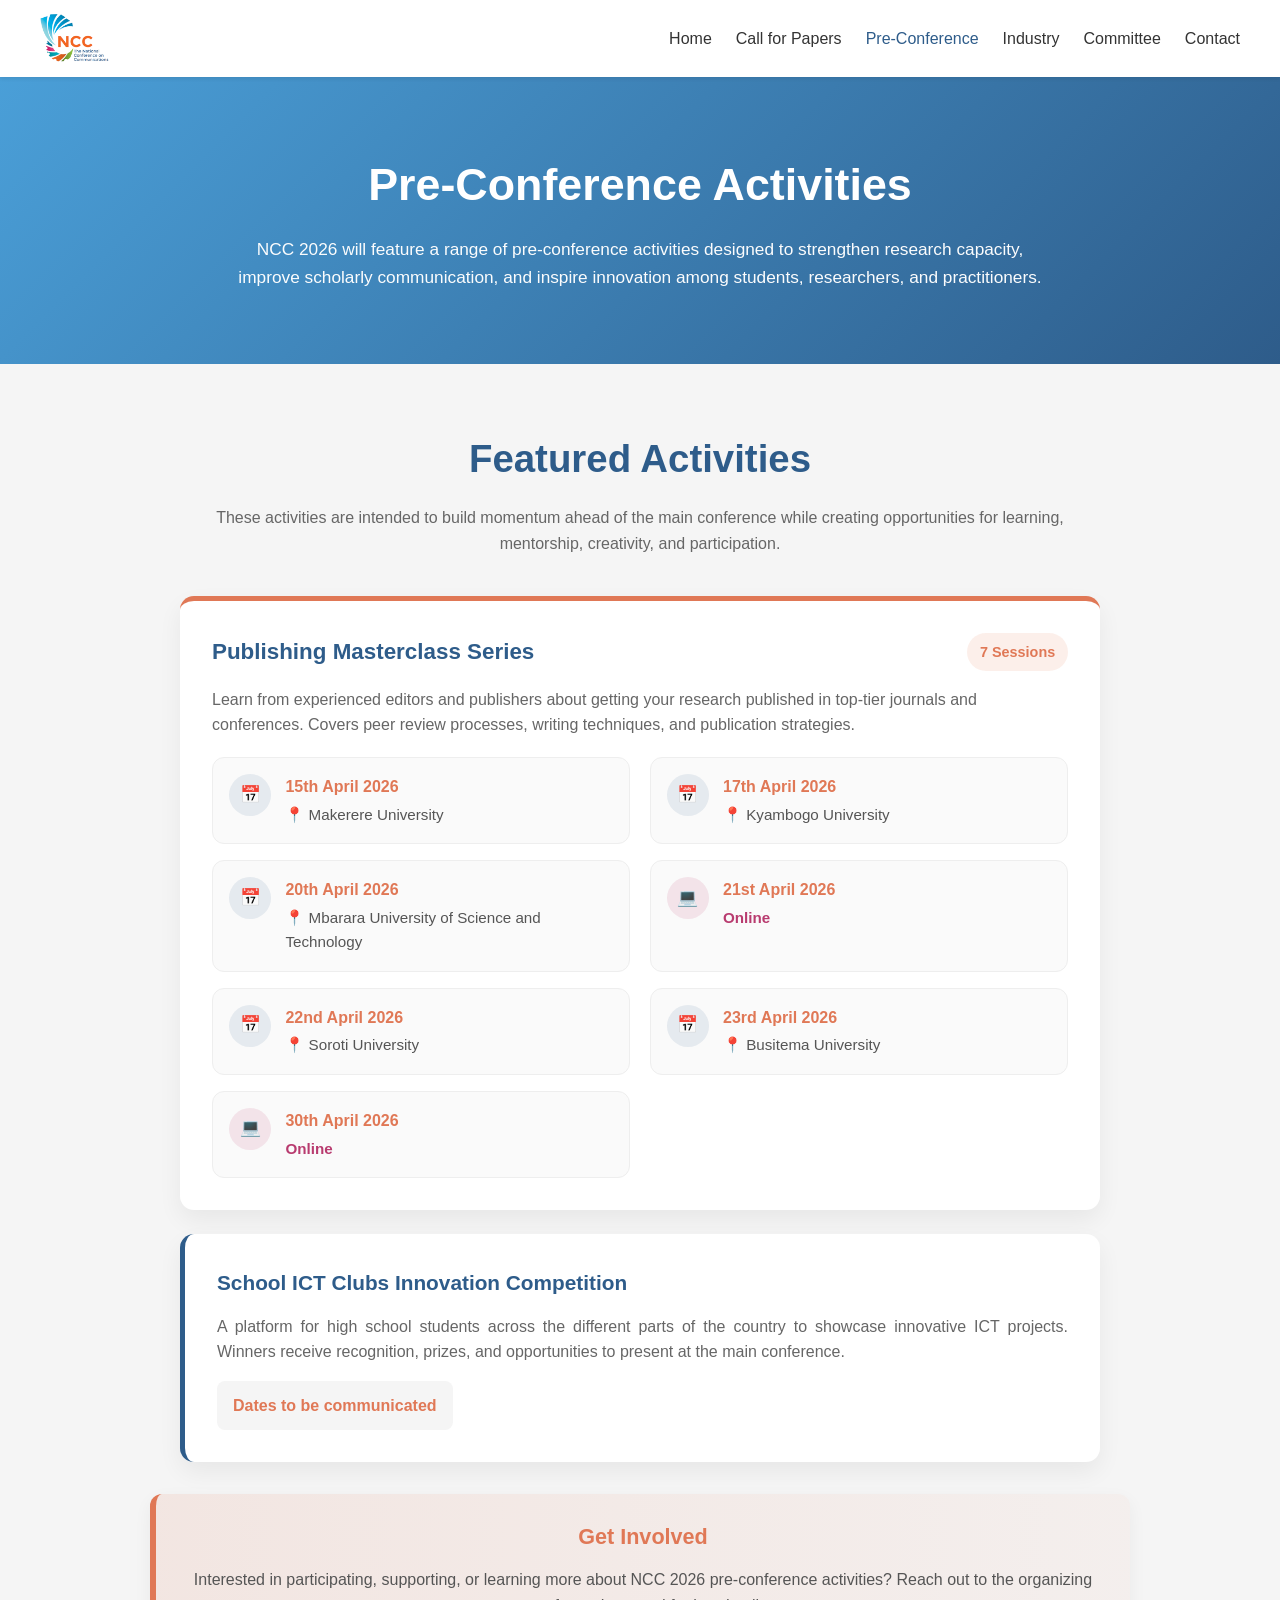
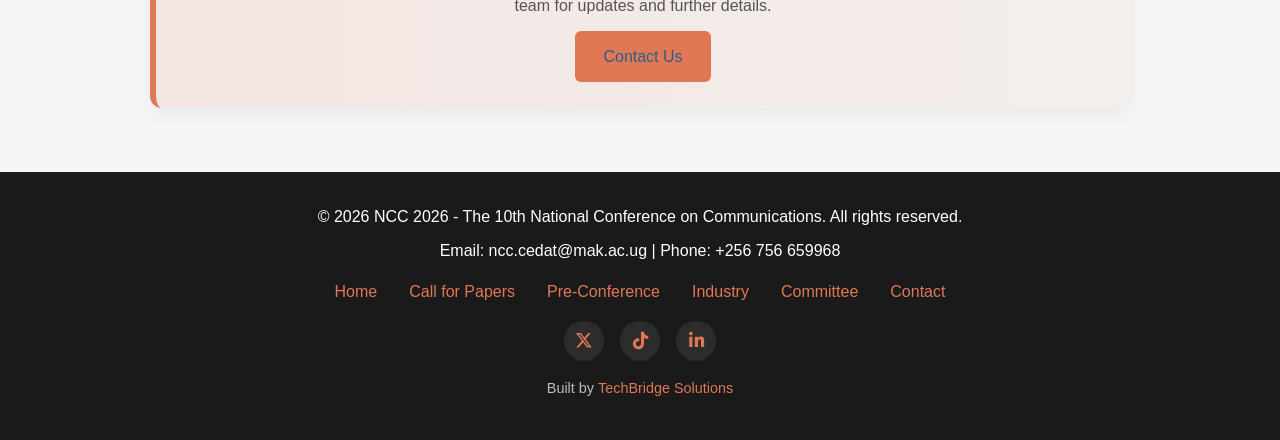
==== commit 487dabf1: "added promo video" ====
--- a/activities.html
+++ b/activities.html
@@ -54,7 +54,7 @@
                 <div class="activity-card masterclass-card">
                     <div class="masterclass-header">
                         <h3>Publishing Masterclass Series</h3>
-                        <span class="masterclass-badge">6 Sessions</span>
+                        <span class="masterclass-badge">7 Sessions</span>
                     </div>
 
                     <p class="masterclass-description">
@@ -65,15 +65,22 @@
                         <div class="mc-item">
                             <div class="mc-icon">📅</div>
                             <div class="mc-body">
-                                <p class="mc-date">8th April 2026</p>
+                                <p class="mc-date">15th April 2026</p>
                                 <p class="mc-venue">📍 Makerere University</p>
+                            </div>
+                        </div>
+                        <div class="mc-item">
+                            <div class="mc-icon">📅</div>
+                            <div class="mc-body">
+                                <p class="mc-date">17th April 2026</p>
+                                <p class="mc-venue">📍 Kyambogo University</p>
                             </div>
                         </div>
 
                         <div class="mc-item">
                             <div class="mc-icon">📅</div>
                             <div class="mc-body">
-                                <p class="mc-date">10th April 2026</p>
+                                <p class="mc-date">20th April 2026</p>
                                 <p class="mc-venue">📍 Mbarara University of Science and Technology</p>
                             </div>
                         </div>
@@ -81,7 +88,7 @@
                         <div class="mc-item">
                             <div class="mc-icon online-icon">💻</div>
                             <div class="mc-body">
-                                <p class="mc-date">13th April 2026</p>
+                                <p class="mc-date">21st April 2026</p>
                                 <p class="mc-venue online">Online</p>
                             </div>
                         </div>
@@ -89,7 +96,7 @@
                         <div class="mc-item">
                             <div class="mc-icon">📅</div>
                             <div class="mc-body">
-                                <p class="mc-date">14th April 2026</p>
+                                <p class="mc-date">22nd April 2026</p>
                                 <p class="mc-venue">📍 Soroti University</p>
                             </div>
                         </div>
@@ -97,7 +104,7 @@
                         <div class="mc-item">
                             <div class="mc-icon">📅</div>
                             <div class="mc-body">
-                                <p class="mc-date">15th April 2026</p>
+                                <p class="mc-date">23rd April 2026</p>
                                 <p class="mc-venue">📍 Busitema University</p>
                             </div>
                         </div>
@@ -105,7 +112,7 @@
                         <div class="mc-item">
                             <div class="mc-icon online-icon">💻</div>
                             <div class="mc-body">
-                                <p class="mc-date">20th April 2026</p>
+                                <p class="mc-date">30th April 2026</p>
                                 <p class="mc-venue online">Online</p>
                             </div>
                         </div>
--- a/style.css
+++ b/style.css
@@ -1630,4 +1630,39 @@
             background: var(--secondary);
             color: white;
             transform: translateY(-3px);
-        }+        }
+                .promo-video {
+            background: var(--light-gray);
+            padding: 4rem 2rem;
+        }
+
+        .video-wrapper {
+            position: relative;
+            max-width: 900px;
+            margin: 0 auto;
+            border-radius: 14px;
+            overflow: hidden;
+            box-shadow: 0 12px 30px rgba(0, 0, 0, 0.1);
+            background: black;
+        }
+
+        /* Overlay text */
+        .video-overlay {
+            position: absolute;
+            top: 50%;
+            left: 50%;
+            transform: translate(-50%, -50%);
+            background: rgba(0,0,0,0.55);
+            color: white;
+            padding: 0.7rem 1.2rem;
+            border-radius: 8px;
+            font-size: 1.1rem;
+            font-weight: 600;
+            pointer-events: none;
+        }
+        .video-wrapper video {
+            width: 100%;
+            aspect-ratio: 16 / 9;
+            object-fit: cover;
+            display: block;
+        }
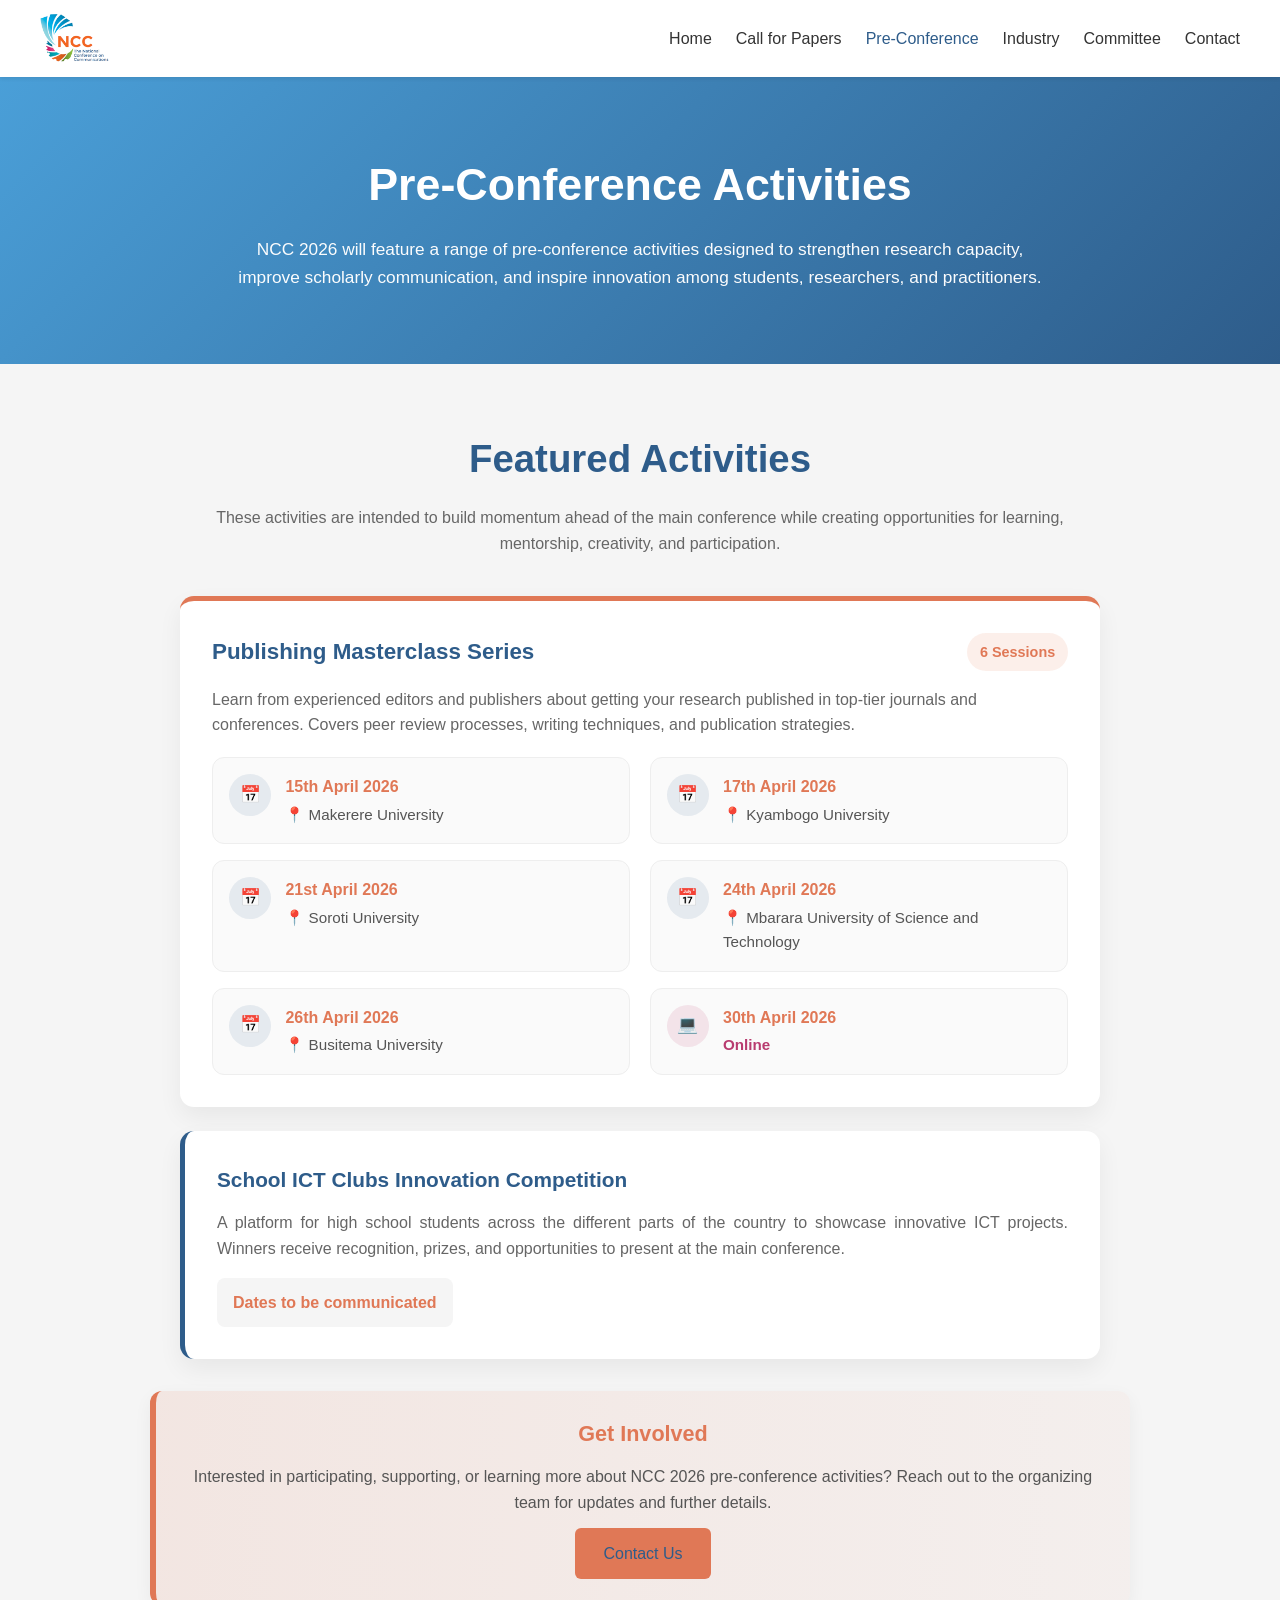
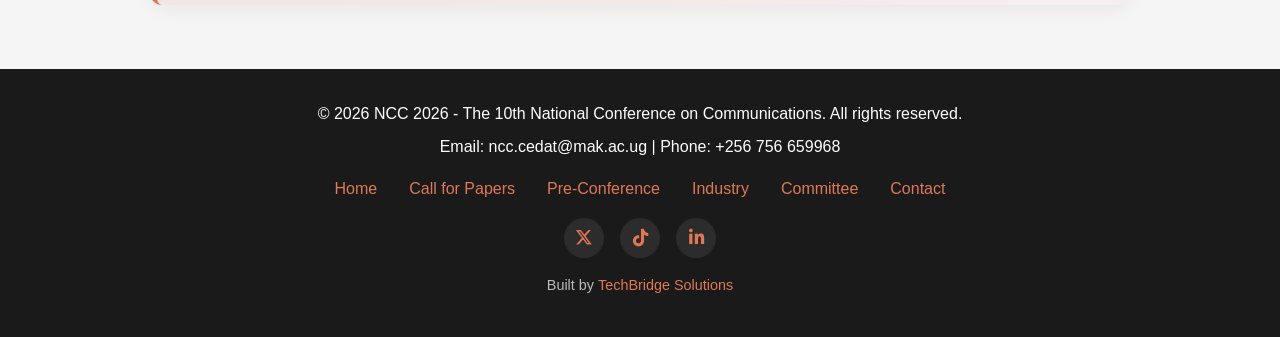
==== commit 88c69de9: "modified conference dates" ====
--- a/activities.html
+++ b/activities.html
@@ -54,7 +54,7 @@
                 <div class="activity-card masterclass-card">
                     <div class="masterclass-header">
                         <h3>Publishing Masterclass Series</h3>
-                        <span class="masterclass-badge">7 Sessions</span>
+                        <span class="masterclass-badge">6 Sessions</span>
                     </div>
 
                     <p class="masterclass-description">
@@ -77,26 +77,10 @@
                             </div>
                         </div>
 
-                        <div class="mc-item">
+                       <div class="mc-item">
                             <div class="mc-icon">📅</div>
                             <div class="mc-body">
-                                <p class="mc-date">20th April 2026</p>
-                                <p class="mc-venue">📍 Mbarara University of Science and Technology</p>
-                            </div>
-                        </div>
-
-                        <div class="mc-item">
-                            <div class="mc-icon online-icon">💻</div>
-                            <div class="mc-body">
                                 <p class="mc-date">21st April 2026</p>
-                                <p class="mc-venue online">Online</p>
-                            </div>
-                        </div>
-
-                        <div class="mc-item">
-                            <div class="mc-icon">📅</div>
-                            <div class="mc-body">
-                                <p class="mc-date">22nd April 2026</p>
                                 <p class="mc-venue">📍 Soroti University</p>
                             </div>
                         </div>
@@ -104,7 +88,15 @@
                         <div class="mc-item">
                             <div class="mc-icon">📅</div>
                             <div class="mc-body">
-                                <p class="mc-date">23rd April 2026</p>
+                                <p class="mc-date">24th April 2026</p>
+                                <p class="mc-venue">📍 Mbarara University of Science and Technology</p>
+                            </div>
+                        </div>
+
+                        <div class="mc-item">
+                            <div class="mc-icon">📅</div>
+                            <div class="mc-body">
+                                <p class="mc-date">26th April 2026</p>
                                 <p class="mc-venue">📍 Busitema University</p>
                             </div>
                         </div>
--- a/style.css
+++ b/style.css
@@ -1646,23 +1646,62 @@
             background: black;
         }
 
-        /* Overlay text */
-        .video-overlay {
-            position: absolute;
-            top: 50%;
-            left: 50%;
-            transform: translate(-50%, -50%);
-            background: rgba(0,0,0,0.55);
-            color: white;
-            padding: 0.7rem 1.2rem;
-            border-radius: 8px;
-            font-size: 1.1rem;
-            font-weight: 600;
-            pointer-events: none;
-        }
         .video-wrapper video {
             width: 100%;
             aspect-ratio: 16 / 9;
             object-fit: cover;
             display: block;
         }
+
+        .video-overlay {
+            position: absolute;
+            inset: 0;
+            display: flex;
+            flex-direction: column;
+            align-items: center;
+            justify-content: center;
+            gap: 0.7rem;
+            background: rgba(0, 0, 0, 0.35);
+            color: white;
+            cursor: pointer;
+            z-index: 2;
+            opacity: 1;
+            transition: opacity 0.3s ease;
+        }
+
+        .video-overlay.hidden {
+            opacity: 0;
+            pointer-events: none;
+        }
+
+        .video-play-icon {
+            width: 72px;
+            height: 72px;
+            border-radius: 50%;
+            background: rgba(255, 255, 255, 0.18);
+            display: flex;
+            align-items: center;
+            justify-content: center;
+            font-size: 2rem;
+            line-height: 1;
+            backdrop-filter: blur(4px);
+        }
+
+        .video-overlay-text {
+            font-size: 1.05rem;
+            font-weight: 600;
+            text-align: center;
+            padding: 0 1rem;
+        }
+
+        @media (max-width: 480px) {
+            .video-play-icon {
+                width: 58px;
+                height: 58px;
+                font-size: 1.6rem;
+            }
+
+            .video-overlay-text {
+                font-size: 0.95rem;
+            }
+        }
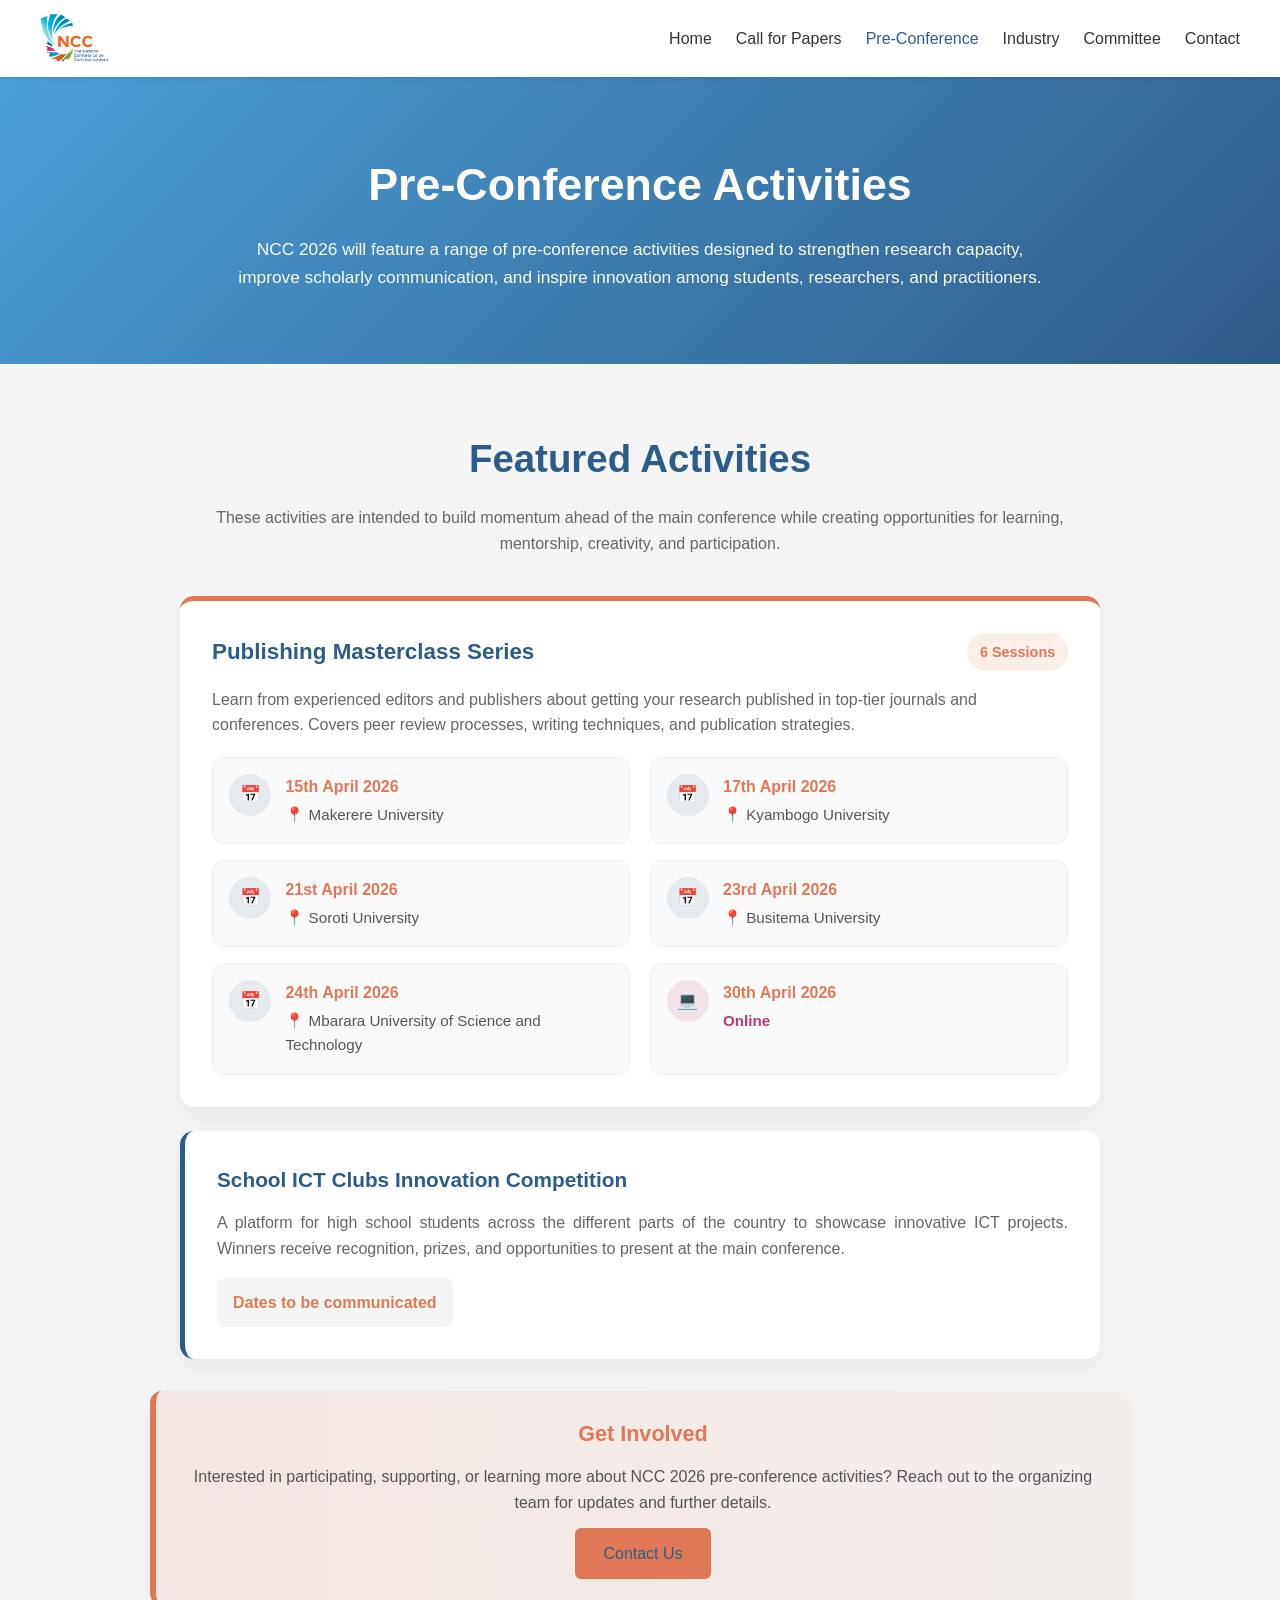
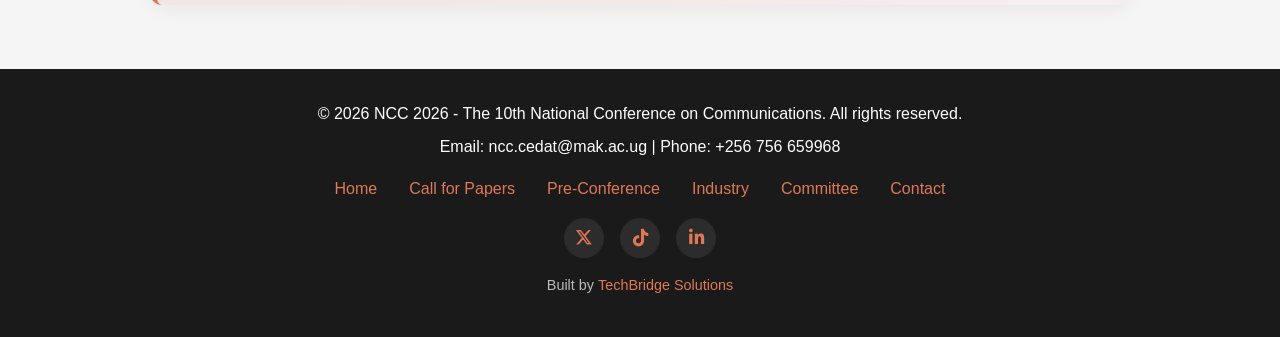
==== commit bc934669: "modified masterclass dates" ====
--- a/activities.html
+++ b/activities.html
@@ -88,16 +88,17 @@
                         <div class="mc-item">
                             <div class="mc-icon">📅</div>
                             <div class="mc-body">
-                                <p class="mc-date">24th April 2026</p>
-                                <p class="mc-venue">📍 Mbarara University of Science and Technology</p>
+                                <p class="mc-date">23rd April 2026</p>
+                                <p class="mc-venue">📍 Busitema University</p>
                             </div>
                         </div>
+
 
                         <div class="mc-item">
                             <div class="mc-icon">📅</div>
                             <div class="mc-body">
-                                <p class="mc-date">26th April 2026</p>
-                                <p class="mc-venue">📍 Busitema University</p>
+                                <p class="mc-date">24th April 2026</p>
+                                <p class="mc-venue">📍 Mbarara University of Science and Technology</p>
                             </div>
                         </div>
 
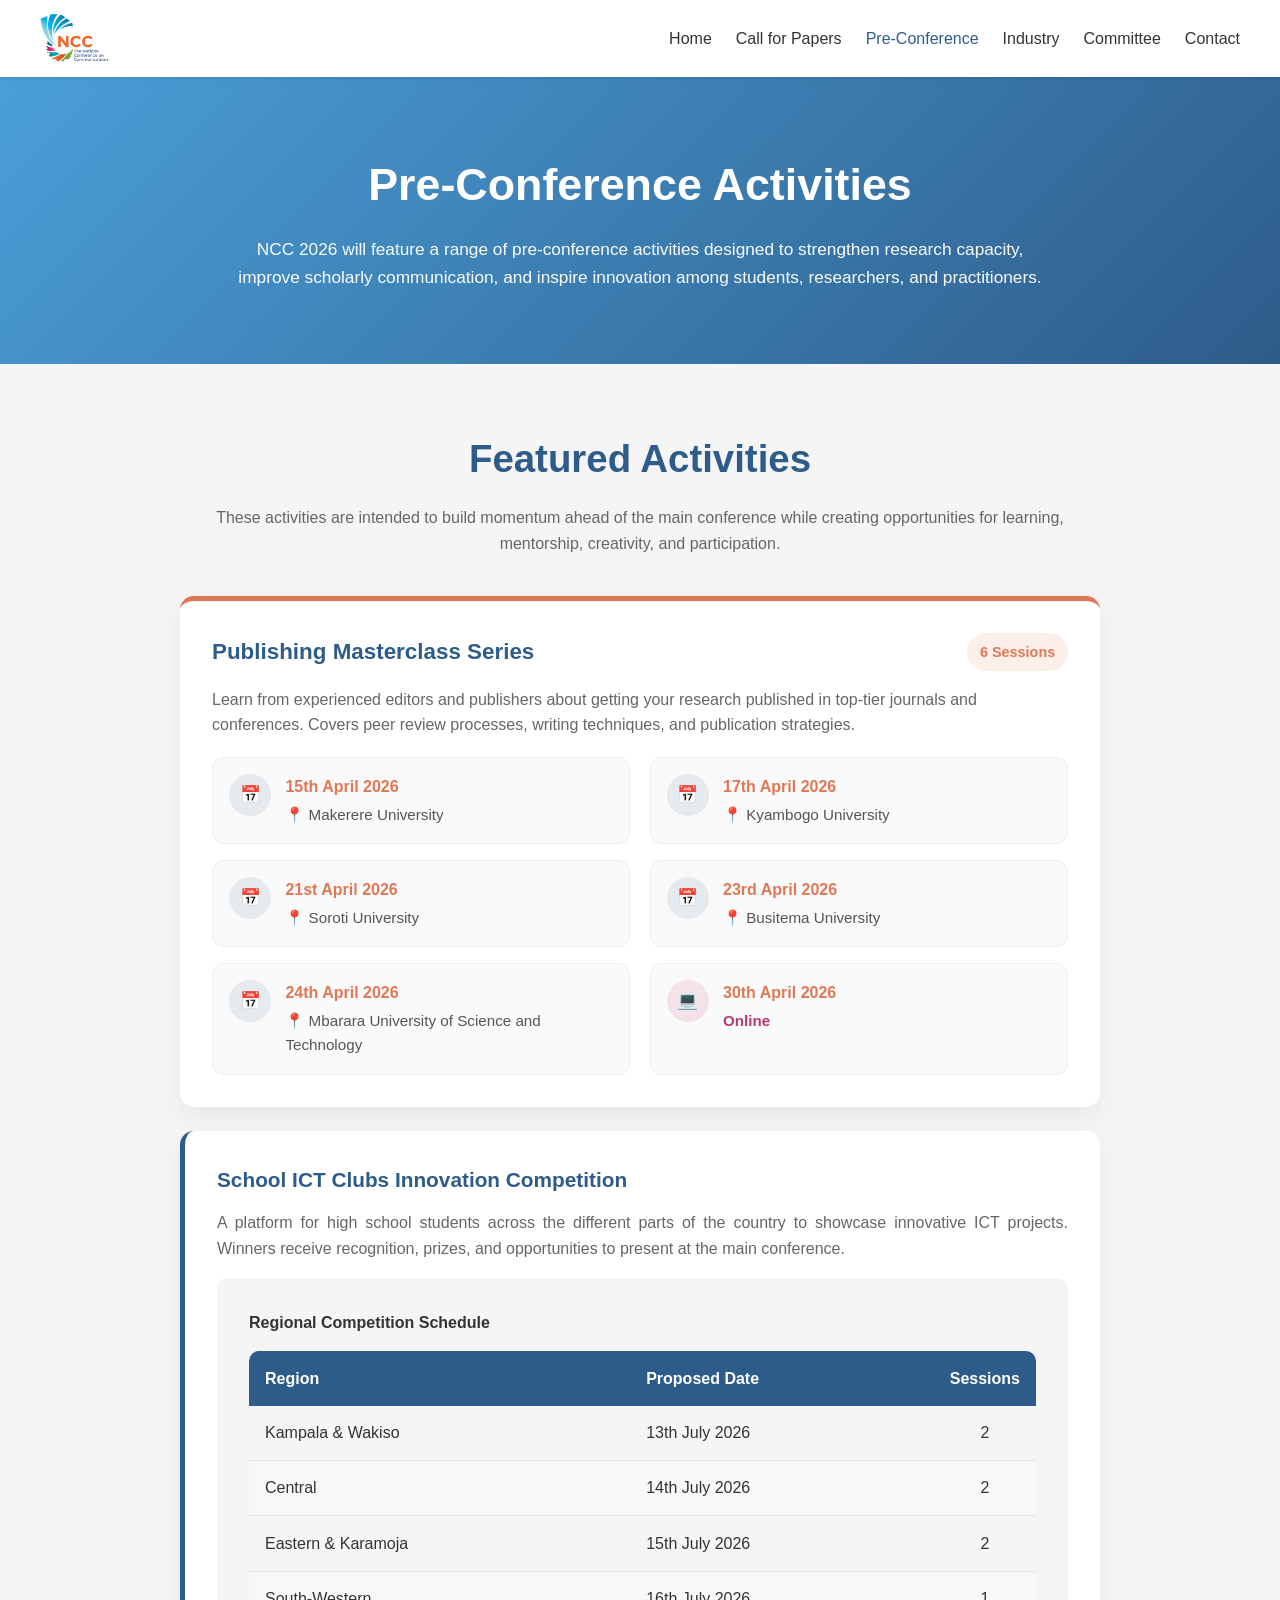
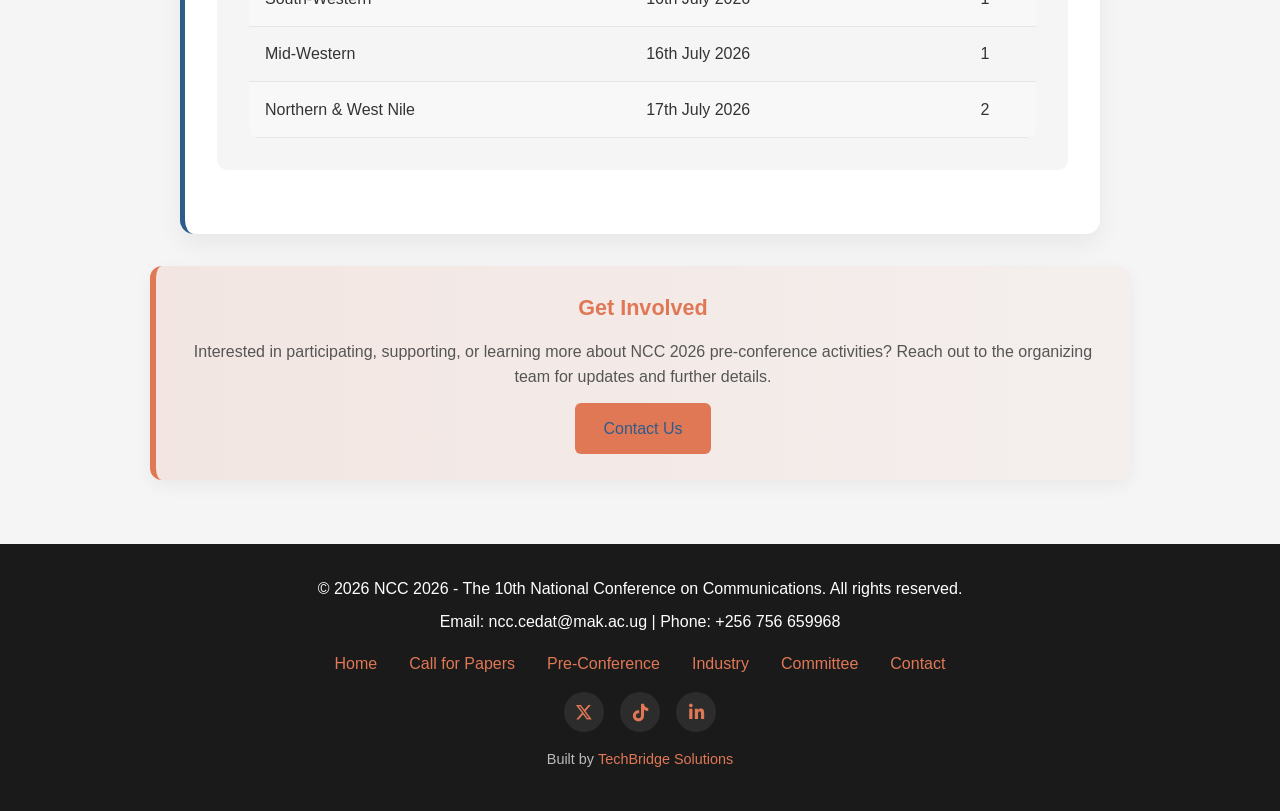
==== commit 10b97eff: "Update activities page and refine conference website content" ====
--- a/activities.html
+++ b/activities.html
@@ -118,9 +118,53 @@
                     <p>
                         A platform for high school students across the different parts of the country to showcase innovative ICT projects. Winners receive recognition, prizes, and opportunities to present at the main conference.
                     </p>
-                    <div class="activity-dates">Dates to be communicated</div>
-                </div>
+                    <div class="info-box">
+                <h4>Regional Competition Schedule</h4>
+
+                <table class="schedule-table">
+                    <thead>
+                        <tr>
+                            <th>Region</th>
+                            <th>Proposed Date</th>
+                            <th>Sessions</th>
+                        </tr>
+                    </thead>
+                    <tbody>
+                        <tr>
+                            <td>Kampala &amp; Wakiso</td>
+                            <td>13th July 2026</td>
+                            <td>2</td>
+                        </tr>
+                        <tr>
+                            <td>Central</td>
+                            <td>14th July 2026</td>
+                            <td>2</td>
+                        </tr>
+                        <tr>
+                            <td>Eastern &amp; Karamoja</td>
+                            <td>15th July 2026</td>
+                            <td>2</td>
+                        </tr>
+                        <tr>
+                            <td>South-Western</td>
+                            <td>16th July 2026</td>
+                            <td>1</td>
+                        </tr>
+                        <tr>
+                            <td>Mid-Western</td>
+                            <td>16th July 2026</td>
+                            <td>1</td>
+                        </tr>
+                        <tr>
+                            <td>Northern &amp; West Nile</td>
+                            <td>17th July 2026</td>
+                            <td>2</td>
+                        </tr>
+                    </tbody>
+                </table>
             </div>
+                            </div>
+                        </div>
 
             <div class="cta-box">
                 <h3>Get Involved</h3>
--- a/style.css
+++ b/style.css
@@ -1704,4 +1704,76 @@
             .video-overlay-text {
                 font-size: 0.95rem;
             }
+        }
+
+        .track-details {
+                margin-top: 1rem;
+            }
+
+            .track-details p {
+                margin-bottom: 0.7rem;
+                color: var(--primary);
+            }
+
+            .track-details ul {
+                padding-left: 1.2rem;
+                color: #555;
+            }
+
+            .track-details li {
+                margin-bottom: 0.55rem;
+                line-height: 1.55;
+                text-align: justify;
+            }
+
+            .track-focus {
+                color: #555;
+                margin-bottom: 1rem;
+                line-height: 1.6;
+                text-align: justify;
+            }
+
+                .schedule-table {
+            width: 100%;
+            border-collapse: collapse;
+            margin-top: 1rem;
+            overflow: hidden;
+            border-radius: 10px;
+        }
+
+        .schedule-table thead {
+            background: var(--primary);
+            color: var(--white);
+        }
+
+        .schedule-table th,
+        .schedule-table td {
+            padding: 0.9rem 1rem;
+            text-align: left;
+        }
+
+        .schedule-table tbody tr:nth-child(even) {
+            background: #f8f8f8;
+        }
+
+        .schedule-table tbody tr {
+            border-bottom: 1px solid #e6e6e6;
+        }
+
+        .schedule-table tbody tr:hover {
+            background: rgba(46, 92, 138, 0.06);
+        }
+
+        .schedule-table th:last-child,
+        .schedule-table td:last-child {
+            text-align: center;
+            width: 100px;
+        }
+
+        @media (max-width: 768px) {
+            .schedule-table {
+                display: block;
+                overflow-x: auto;
+                white-space: nowrap;
+            }
         }
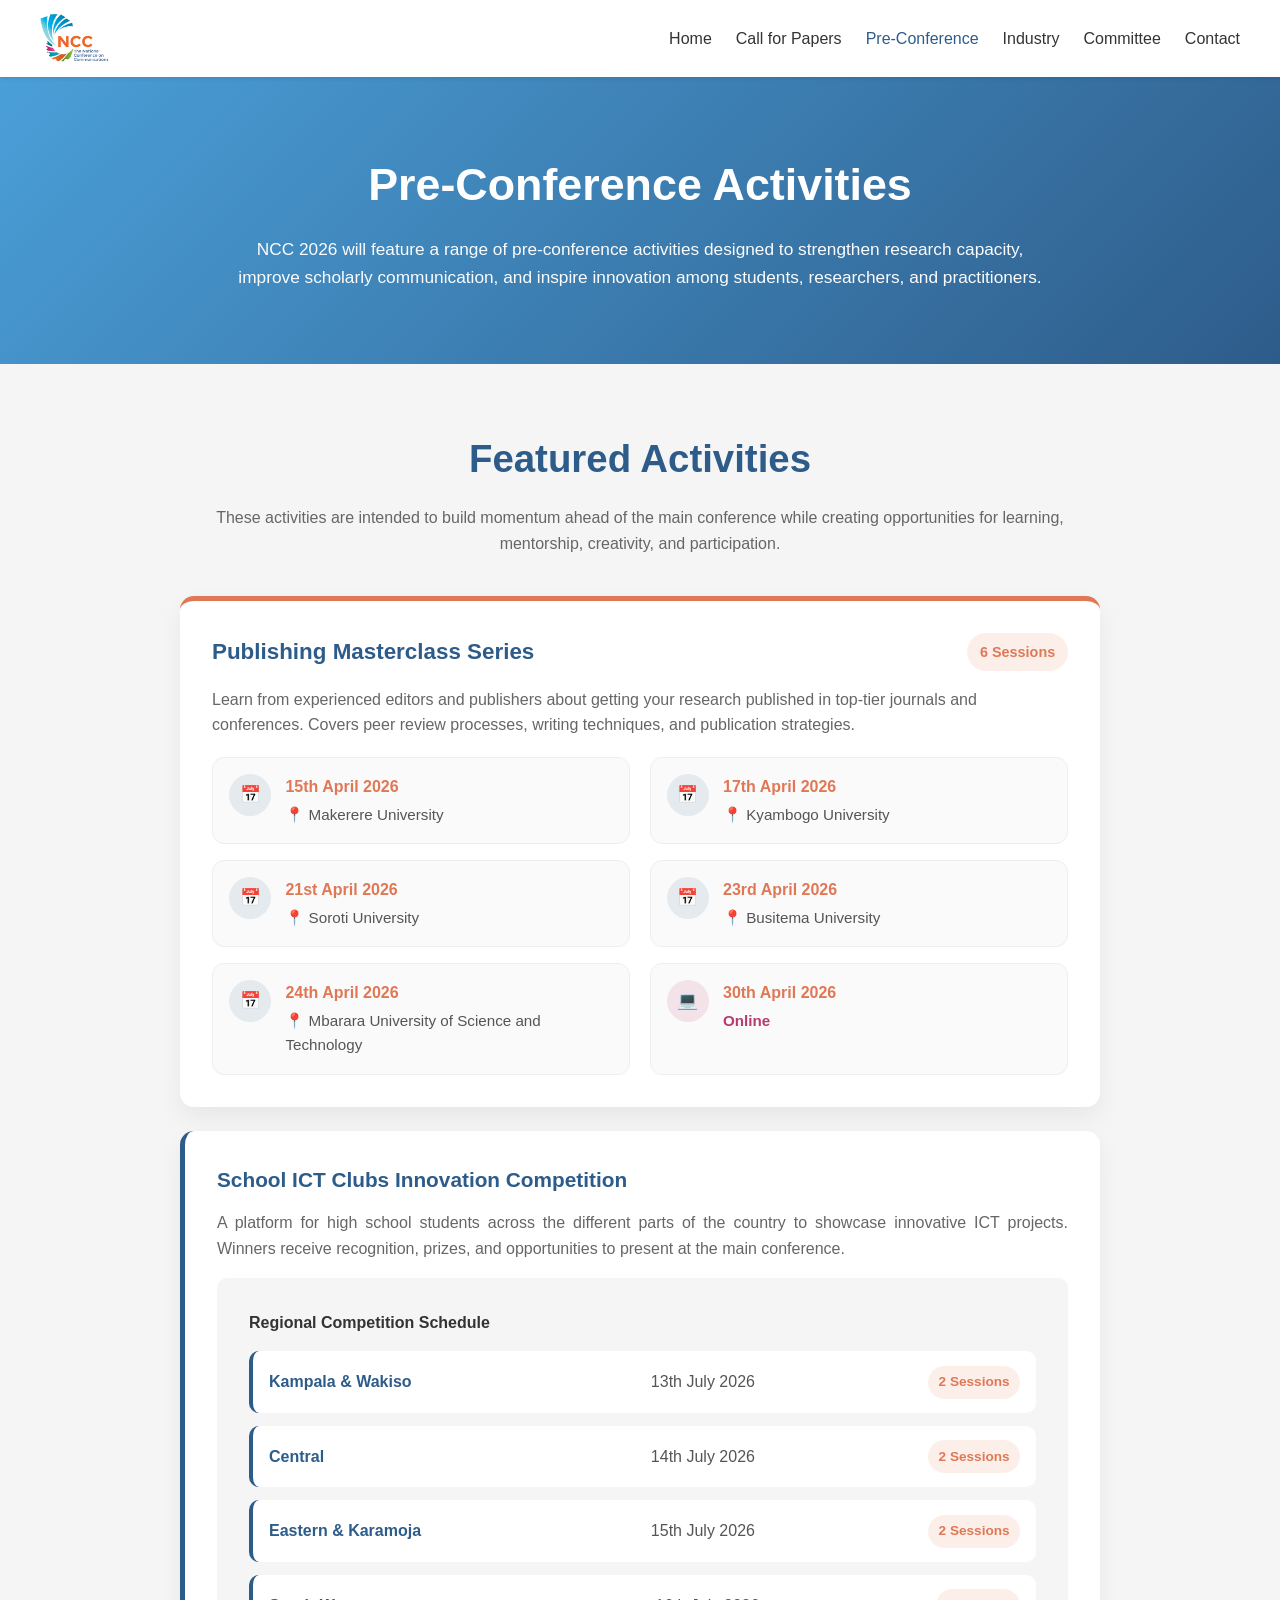
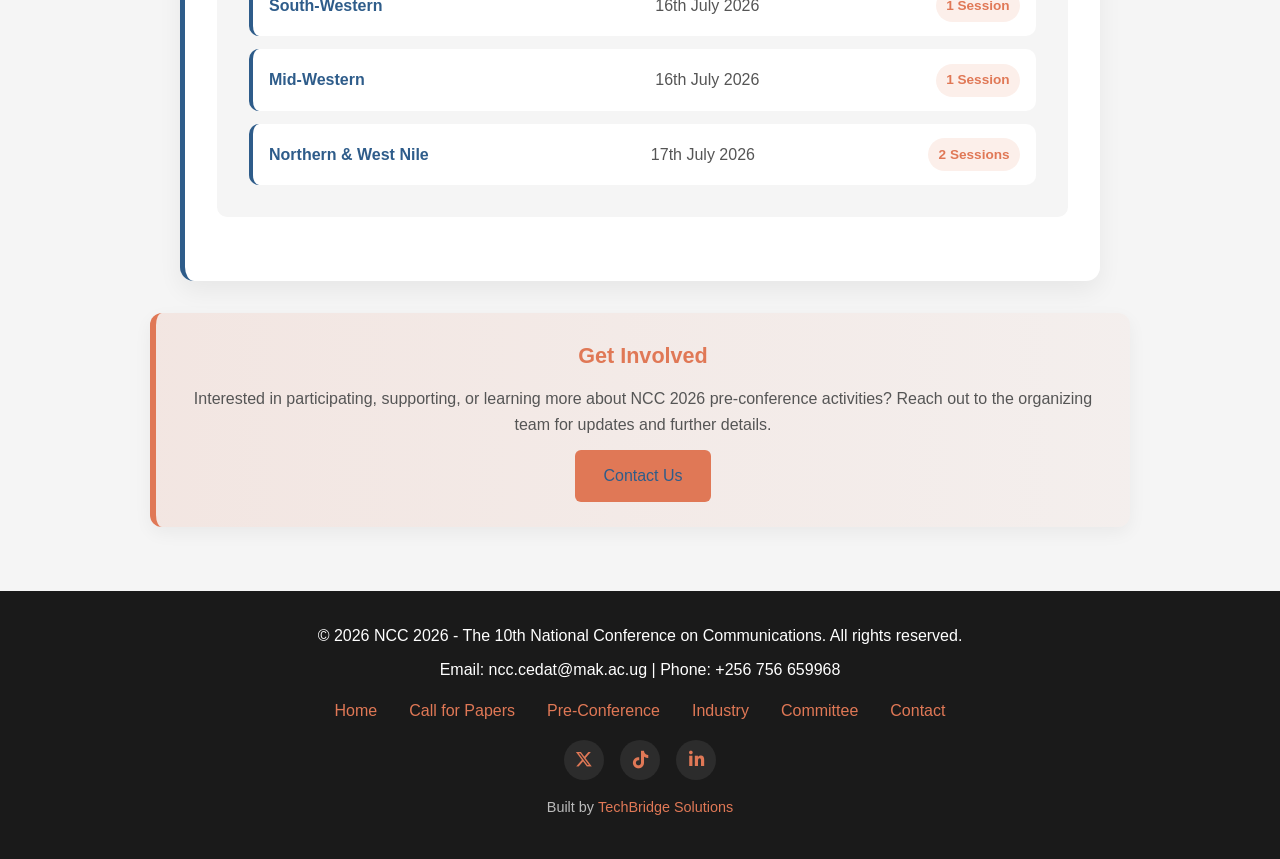
==== commit cb11879a: "Update activities page and refine conference website content" ====
--- a/activities.html
+++ b/activities.html
@@ -119,50 +119,46 @@
                         A platform for high school students across the different parts of the country to showcase innovative ICT projects. Winners receive recognition, prizes, and opportunities to present at the main conference.
                     </p>
                     <div class="info-box">
-                <h4>Regional Competition Schedule</h4>
-
-                <table class="schedule-table">
-                    <thead>
-                        <tr>
-                            <th>Region</th>
-                            <th>Proposed Date</th>
-                            <th>Sessions</th>
-                        </tr>
-                    </thead>
-                    <tbody>
-                        <tr>
-                            <td>Kampala &amp; Wakiso</td>
-                            <td>13th July 2026</td>
-                            <td>2</td>
-                        </tr>
-                        <tr>
-                            <td>Central</td>
-                            <td>14th July 2026</td>
-                            <td>2</td>
-                        </tr>
-                        <tr>
-                            <td>Eastern &amp; Karamoja</td>
-                            <td>15th July 2026</td>
-                            <td>2</td>
-                        </tr>
-                        <tr>
-                            <td>South-Western</td>
-                            <td>16th July 2026</td>
-                            <td>1</td>
-                        </tr>
-                        <tr>
-                            <td>Mid-Western</td>
-                            <td>16th July 2026</td>
-                            <td>1</td>
-                        </tr>
-                        <tr>
-                            <td>Northern &amp; West Nile</td>
-                            <td>17th July 2026</td>
-                            <td>2</td>
-                        </tr>
-                    </tbody>
-                </table>
-            </div>
+    <h4>Regional Competition Schedule</h4>
+
+    <div class="competition-schedule">
+        <div class="competition-item">
+            <span class="competition-region">Kampala &amp; Wakiso</span>
+            <span class="competition-date">13th July 2026</span>
+            <span class="competition-sessions">2 Sessions</span>
+        </div>
+
+        <div class="competition-item">
+            <span class="competition-region">Central</span>
+            <span class="competition-date">14th July 2026</span>
+            <span class="competition-sessions">2 Sessions</span>
+        </div>
+
+        <div class="competition-item">
+            <span class="competition-region">Eastern &amp; Karamoja</span>
+            <span class="competition-date">15th July 2026</span>
+            <span class="competition-sessions">2 Sessions</span>
+        </div>
+
+        <div class="competition-item">
+            <span class="competition-region">South-Western</span>
+            <span class="competition-date">16th July 2026</span>
+            <span class="competition-sessions">1 Session</span>
+        </div>
+
+        <div class="competition-item">
+            <span class="competition-region">Mid-Western</span>
+            <span class="competition-date">16th July 2026</span>
+            <span class="competition-sessions">1 Session</span>
+        </div>
+
+        <div class="competition-item">
+            <span class="competition-region">Northern &amp; West Nile</span>
+            <span class="competition-date">17th July 2026</span>
+            <span class="competition-sessions">2 Sessions</span>
+        </div>
+    </div>
+</div>
                             </div>
                         </div>
 
--- a/style.css
+++ b/style.css
@@ -1733,12 +1733,19 @@
                 text-align: justify;
             }
 
-                .schedule-table {
+        .table-responsive {
+            overflow-x: auto;
+            -webkit-overflow-scrolling: touch;
+            margin-top: 1rem;
+        }
+
+        .schedule-table {
             width: 100%;
+            min-width: 650px;
             border-collapse: collapse;
-            margin-top: 1rem;
+            background: var(--white);
+            border-radius: 10px;
             overflow: hidden;
-            border-radius: 10px;
         }
 
         .schedule-table thead {
@@ -1750,14 +1757,11 @@
         .schedule-table td {
             padding: 0.9rem 1rem;
             text-align: left;
+            border-bottom: 1px solid #e6e6e6;
         }
 
         .schedule-table tbody tr:nth-child(even) {
             background: #f8f8f8;
-        }
-
-        .schedule-table tbody tr {
-            border-bottom: 1px solid #e6e6e6;
         }
 
         .schedule-table tbody tr:hover {
@@ -1767,13 +1771,63 @@
         .schedule-table th:last-child,
         .schedule-table td:last-child {
             text-align: center;
-            width: 100px;
+            width: 90px;
         }
 
         @media (max-width: 768px) {
             .schedule-table {
-                display: block;
-                overflow-x: auto;
-                white-space: nowrap;
+                min-width: 500px;
+            }
+
+            .schedule-table th,
+            .schedule-table td {
+                padding: 0.75rem;
+                font-size: 0.9rem;
+            }
+        }
+
+        .competition-schedule {
+            display: grid;
+            gap: 0.8rem;
+            margin-top: 1rem;
+        }
+
+        .competition-item {
+            display: grid;
+            grid-template-columns: 1.4fr 1fr auto;
+            gap: 1rem;
+            align-items: center;
+            background: var(--white);
+            padding: 0.9rem 1rem;
+            border-radius: 10px;
+            border-left: 4px solid var(--primary);
+        }
+
+        .competition-region {
+            font-weight: 700;
+            color: var(--primary);
+        }
+
+        .competition-date {
+            color: #555;
+        }
+
+        .competition-sessions {
+            background: rgba(224, 120, 86, 0.12);
+            color: var(--secondary);
+            padding: 0.35rem 0.65rem;
+            border-radius: 999px;
+            font-weight: 700;
+            font-size: 0.85rem;
+        }
+
+        @media (max-width: 768px) {
+            .competition-item {
+                grid-template-columns: 1fr;
+                gap: 0.35rem;
+            }
+
+            .competition-sessions {
+                width: fit-content;
             }
         }
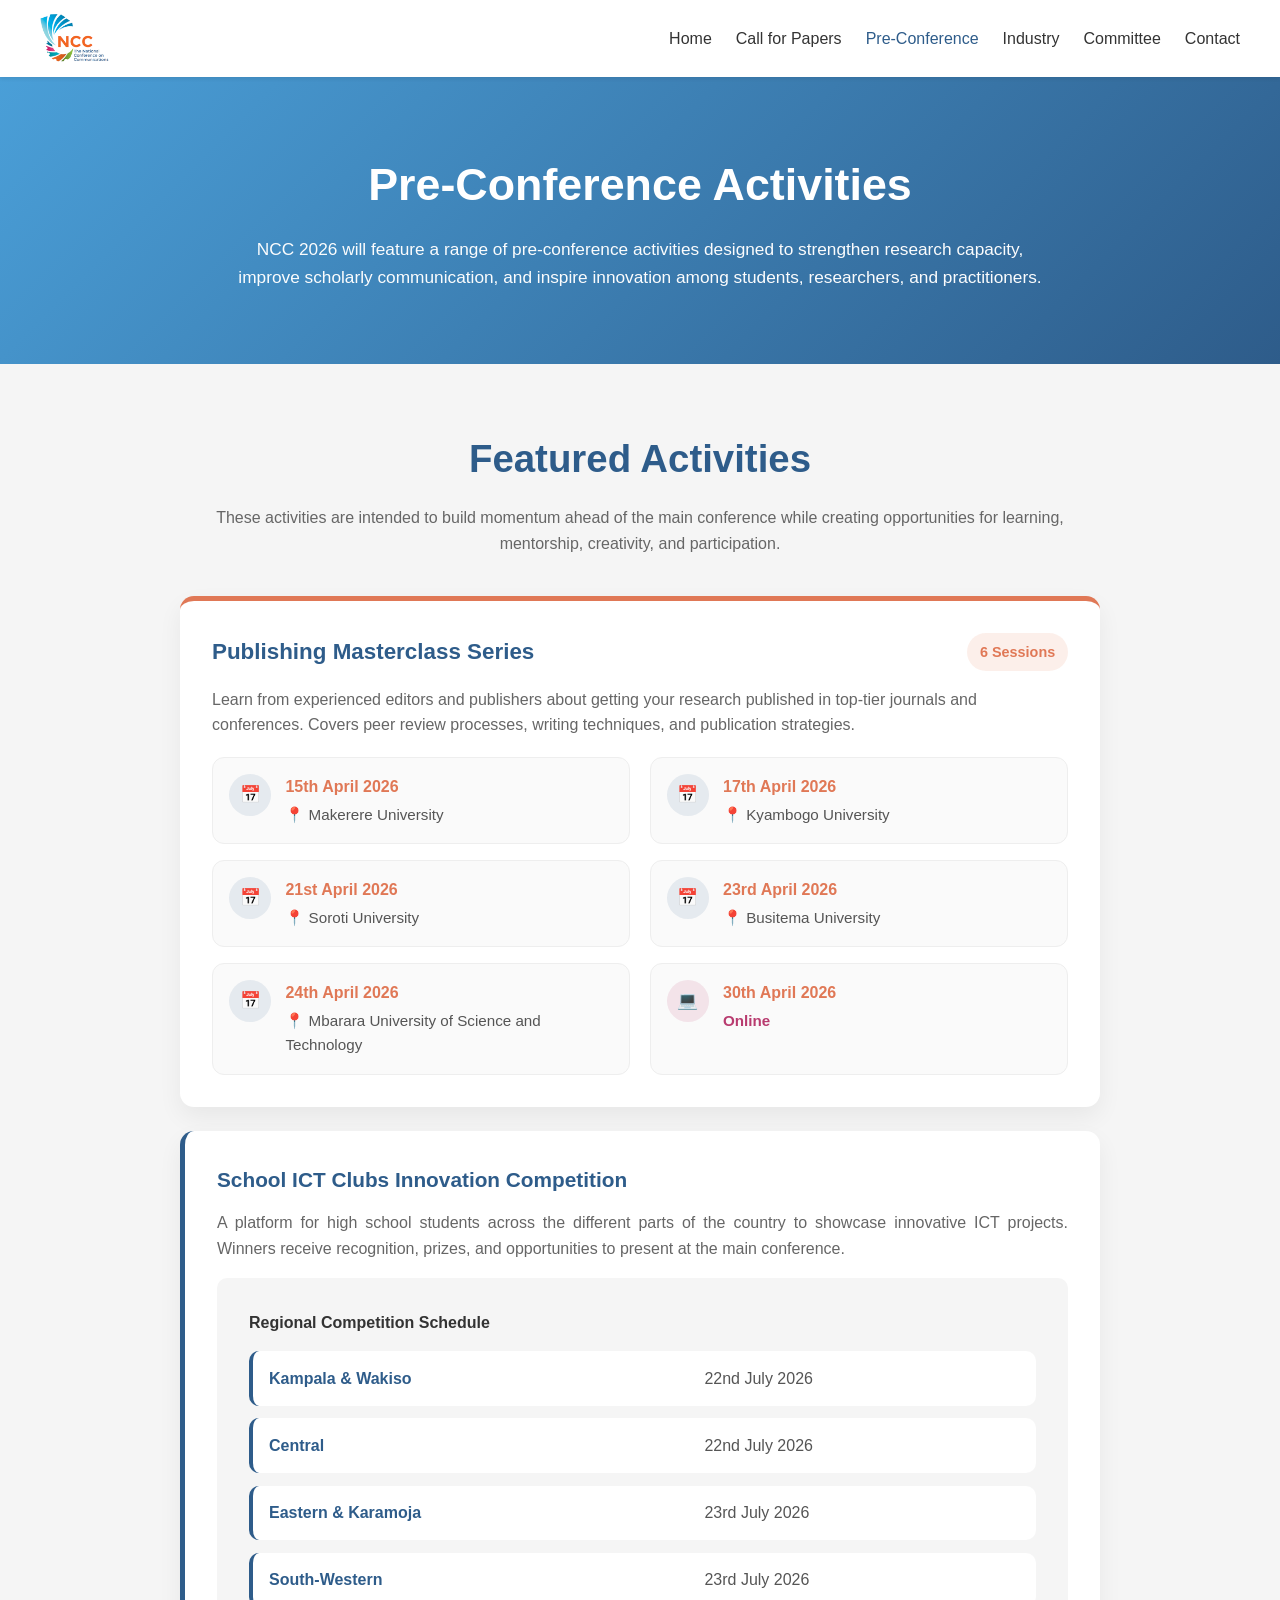
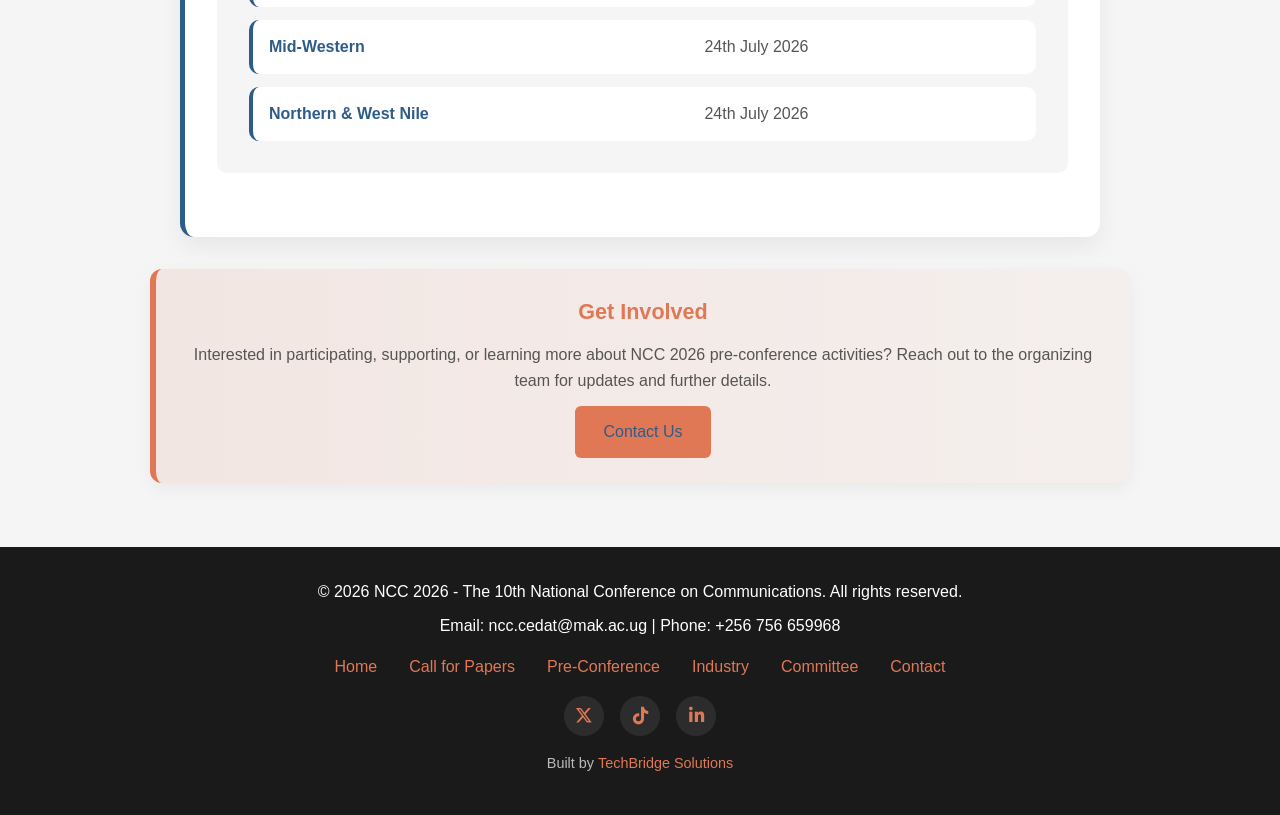
==== commit f3b7028e: "Update activities page and refine conference website content" ====
--- a/activities.html
+++ b/activities.html
@@ -124,38 +124,32 @@
     <div class="competition-schedule">
         <div class="competition-item">
             <span class="competition-region">Kampala &amp; Wakiso</span>
-            <span class="competition-date">13th July 2026</span>
-            <span class="competition-sessions">2 Sessions</span>
+            <span class="competition-date">22nd July 2026</span>
         </div>
 
         <div class="competition-item">
             <span class="competition-region">Central</span>
-            <span class="competition-date">14th July 2026</span>
-            <span class="competition-sessions">2 Sessions</span>
+            <span class="competition-date">22nd July 2026</span>
         </div>
 
         <div class="competition-item">
             <span class="competition-region">Eastern &amp; Karamoja</span>
-            <span class="competition-date">15th July 2026</span>
-            <span class="competition-sessions">2 Sessions</span>
+            <span class="competition-date">23rd July 2026</span>
         </div>
 
         <div class="competition-item">
             <span class="competition-region">South-Western</span>
-            <span class="competition-date">16th July 2026</span>
-            <span class="competition-sessions">1 Session</span>
+            <span class="competition-date">23rd July 2026</span>
         </div>
 
         <div class="competition-item">
             <span class="competition-region">Mid-Western</span>
-            <span class="competition-date">16th July 2026</span>
-            <span class="competition-sessions">1 Session</span>
+            <span class="competition-date">24th July 2026</span>
         </div>
 
         <div class="competition-item">
             <span class="competition-region">Northern &amp; West Nile</span>
-            <span class="competition-date">17th July 2026</span>
-            <span class="competition-sessions">2 Sessions</span>
+            <span class="competition-date">24th July 2026</span>
         </div>
     </div>
 </div>
